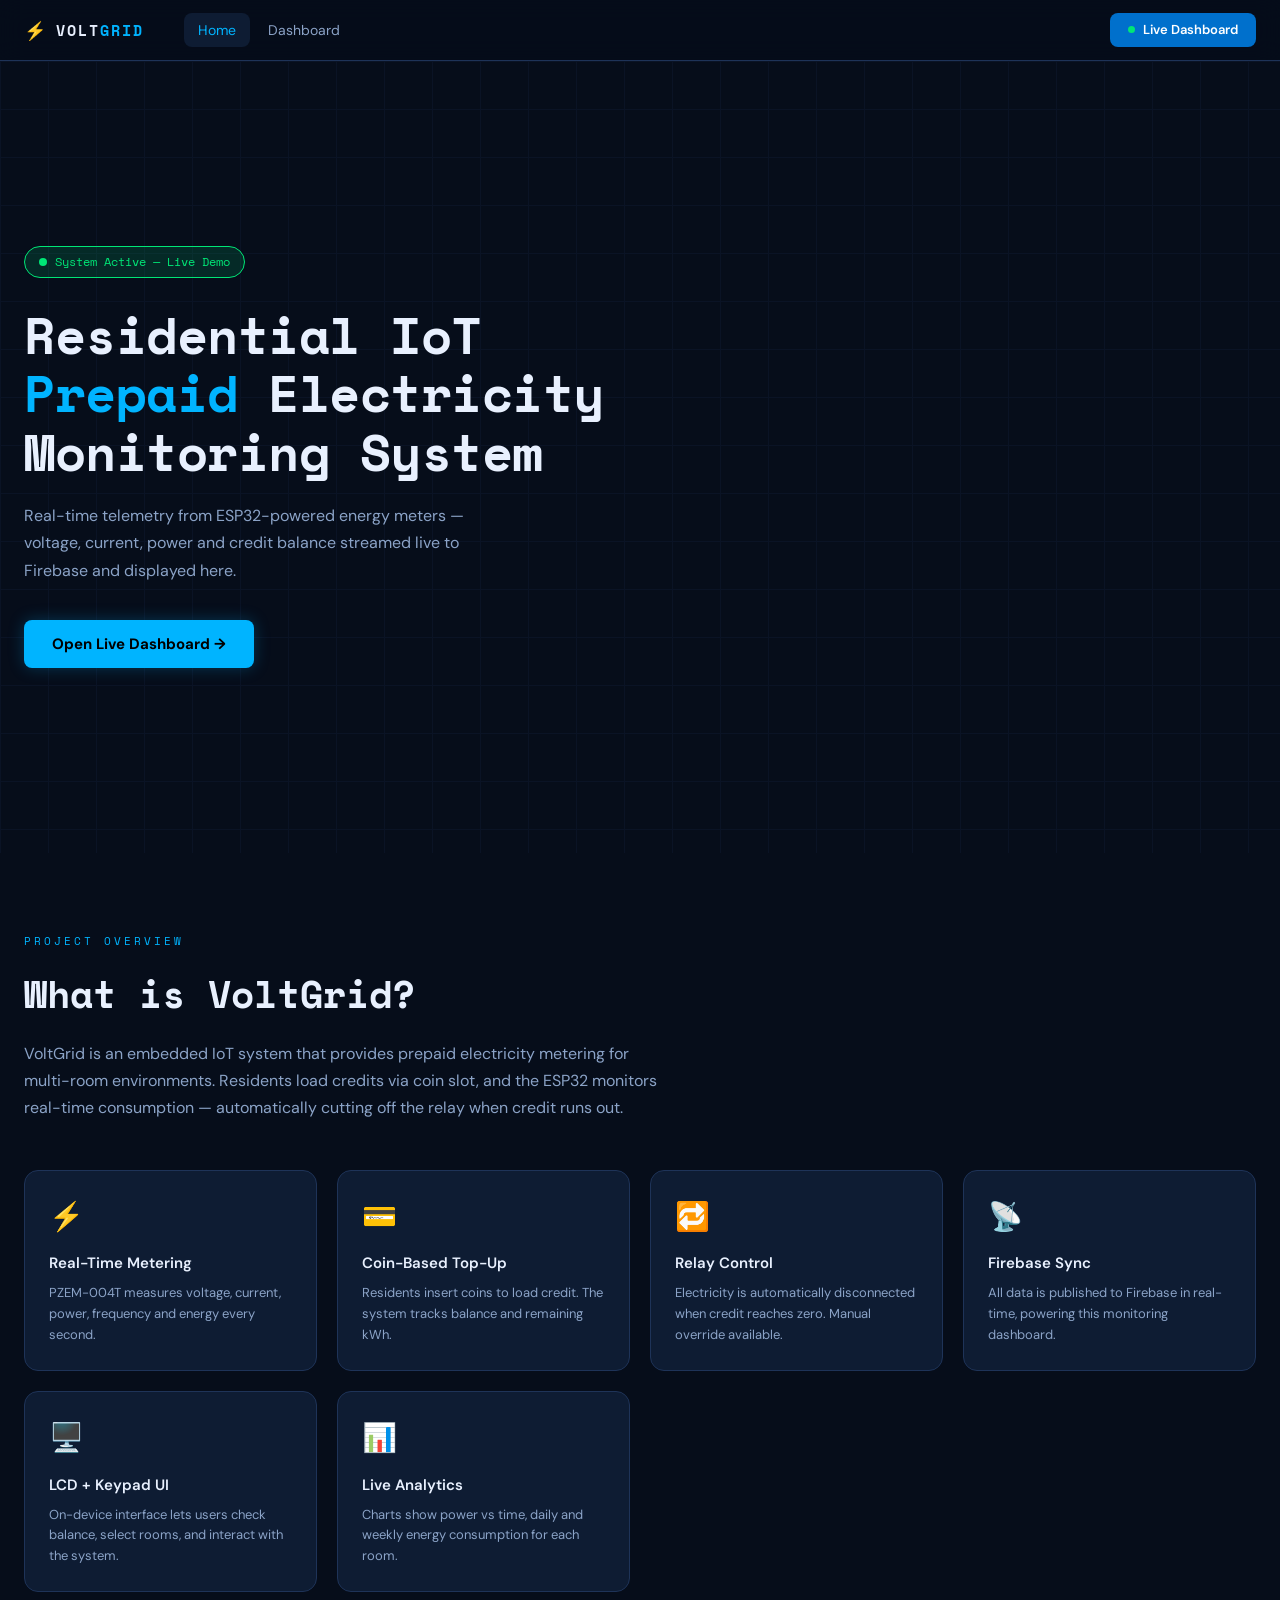
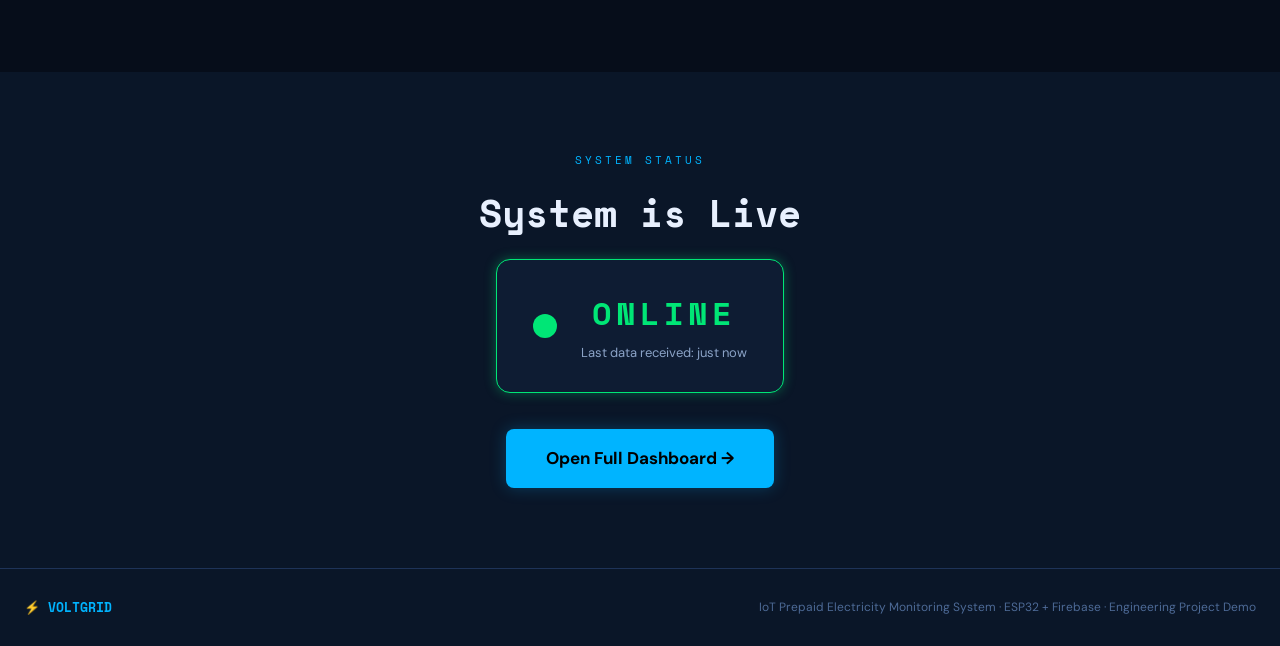
==== public/index.html @ d87ebb05 "Initial commit - VoltGrid system" ====
<!DOCTYPE html>
<html lang="en">

<head>
  <meta charset="UTF-8" />
  <meta name="viewport" content="width=device-width, initial-scale=1.0" />
  <title>VoltGrid — IoT Prepaid Electricity Monitor</title>
  <link rel="preconnect" href="https://fonts.googleapis.com">
  <link
    href="https://fonts.googleapis.com/css2?family=Space+Mono:wght@400;700&family=DM+Sans:wght@300;400;500;600&display=swap"
    rel="stylesheet">
  <link rel="stylesheet" href="css/styles.css" />
</head>

<body class="home-page">

  <!-- ── NAV ── -->
  <nav class="nav">
    <div class="nav-inner">
      <a href="index.html" class="nav-logo">
        <span class="logo-icon">⚡</span>
        <span class="logo-text">VOLT<span class="logo-accent">GRID</span></span>
      </a>
      <div class="nav-links">
        <a href="index.html" class="nav-link active">Home</a>
        <a href="dashboard.html" class="nav-link">Dashboard</a>
      </div>
      <a href="dashboard.html" class="btn-launch">
        <span class="btn-dot"></span> Live Dashboard
      </a>
    </div>
  </nav>

  <!-- ── HERO ── -->
  <section class="hero">
    <div class="hero-grid-bg"></div>
    <div class="hero-content">
      <div class="hero-badge">
        <span class="pulse-dot"></span> System Active — Live Demo
      </div>
      <h1 class="hero-title">
        Residential IoT <br>
        <span class="title-accent">Prepaid</span> Electricity <br>
        Monitoring System
      </h1>
      <p class="hero-desc">
        Real-time telemetry from ESP32-powered energy meters — voltage, current,
        power and credit balance streamed live to Firebase and displayed here.
      </p>
      <div class="hero-actions">
        <a href="dashboard.html" class="btn-primary">Open Live Dashboard →</a>
      </div>
    </div>

  </section>

  <!-- ── SYSTEM OVERVIEW ── -->
  <section class="section" id="overview">
    <div class="container">
      <div class="section-label">PROJECT OVERVIEW</div>
      <h2 class="section-title">What is VoltGrid?</h2>
      <p class="section-desc">
        VoltGrid is an embedded IoT system that provides prepaid electricity metering for multi-room environments.
        Residents load credits via coin slot, and the ESP32 monitors real-time consumption — automatically cutting
        off the relay when credit runs out.
      </p>
      <div class="features-grid">
        <div class="feature-card">
          <div class="feature-icon">⚡</div>
          <h3>Real-Time Metering</h3>
          <p>PZEM-004T measures voltage, current, power, frequency and energy every second.</p>
        </div>
        <div class="feature-card">
          <div class="feature-icon">💳</div>
          <h3>Coin-Based Top-Up</h3>
          <p>Residents insert coins to load credit. The system tracks balance and remaining kWh.</p>
        </div>
        <div class="feature-card">
          <div class="feature-icon">🔁</div>
          <h3>Relay Control</h3>
          <p>Electricity is automatically disconnected when credit reaches zero. Manual override available.</p>
        </div>
        <div class="feature-card">
          <div class="feature-icon">📡</div>
          <h3>Firebase Sync</h3>
          <p>All data is published to Firebase in real-time, powering this monitoring dashboard.</p>
        </div>
        <div class="feature-card">
          <div class="feature-icon">🖥️</div>
          <h3>LCD + Keypad UI</h3>
          <p>On-device interface lets users check balance, select rooms, and interact with the system.</p>
        </div>
        <div class="feature-card">
          <div class="feature-icon">📊</div>
          <h3>Live Analytics</h3>
          <p>Charts show power vs time, daily and weekly energy consumption for each room.</p>
        </div>
      </div>
    </div>
  </section>



  <!-- ── LIVE STATUS PREVIEW ── -->
  <section class="section dark-section">
    <div class="container center-content">
      <div class="section-label">SYSTEM STATUS</div>
      <h2 class="section-title">System is Live</h2>
      <div class="live-status-banner">
        <div class="live-dot-big"></div>
        <div class="live-status-text">
          <div class="live-big-text">ONLINE</div>
          <div id="last-seen-home" class="live-sub">Last data received: just now</div>
        </div>
      </div>
      <a href="dashboard.html" class="btn-primary large">Open Full Dashboard →</a>
    </div>
  </section>

  <!-- ── FOOTER ── -->
  <footer class="footer">
    <div class="footer-inner">
      <div class="footer-logo">⚡ VOLTGRID</div>
      <div class="footer-text">IoT Prepaid Electricity Monitoring System · ESP32 + Firebase · Engineering Project Demo
      </div>
    </div>
  </footer>

  <script src="js/firebase-config.js"></script>
  <script>
    // Update last seen
    function updateLastSeen() {
      document.getElementById('last-seen-home').textContent = 'Last data received: just now';
    }
    setInterval(updateLastSeen, 2000);
    updateLastSeen();
  </script>
</body>

</html>
---- public/css/styles.css ----
/* ============================================================
   VoltGrid — IoT Prepaid Electricity Monitor
   styles.css
   ============================================================ */

/* ── CSS Variables ── */
:root {
  --bg: #060d1a;
  --bg2: #0a1628;
  --bg3: #0f1f38;
  --surface: #0e1c33;
  --surface2: #152845;
  --border: #1e3358;
  --border2: #253e65;

  --text: #e8f0fe;
  --text2: #8ba3c7;
  --text3: #4d6a96;

  --green: #00e676;
  --green-dim: #00e67622;
  --red: #ff3d3d;
  --red-dim: #ff3d3d22;
  --yellow: #ffc107;
  --yellow-dim: #ffc10722;
  --blue: #4fc3f7;
  --blue-dim: #4fc3f722;
  --accent: #00b4ff;
  --accent2: #0070cc;

  --mono: 'Space Mono', monospace;
  --sans: 'DM Sans', sans-serif;

  --radius: 8px;
  --radius-lg: 14px;
  --shadow: 0 4px 24px rgba(0, 0, 0, 0.4);
  --glow-green: 0 0 12px rgba(0, 230, 118, 0.35);
  --glow-blue: 0 0 16px rgba(0, 180, 255, 0.25);
}

/* ── Reset ── */
*,
*::before,
*::after {
  box-sizing: border-box;
  margin: 0;
  padding: 0;
}

html {
  scroll-behavior: smooth;
}

body {
  background: var(--bg);
  color: var(--text);
  font-family: var(--sans);
  font-size: 15px;
  line-height: 1.6;
  min-height: 100vh;
}

a {
  text-decoration: none;
  color: inherit;
}

ul {
  list-style: none;
}

img {
  max-width: 100%;
}

/* ── NAV ── */
.nav {
  position: sticky;
  top: 0;
  z-index: 100;
  background: rgba(6, 13, 26, 0.92);
  backdrop-filter: blur(12px);
  border-bottom: 1px solid var(--border);
}

.nav-inner {
  max-width: 1280px;
  margin: 0 auto;
  padding: 0 24px;
  height: 60px;
  display: flex;
  align-items: center;
  gap: 32px;
}

.nav-logo {
  display: flex;
  align-items: center;
  gap: 8px;
  font-family: var(--mono);
  font-weight: 700;
  font-size: 15px;
  letter-spacing: 2px;
}

.logo-icon {
  font-size: 18px;
}

.logo-accent {
  color: var(--accent);
}

.nav-links {
  display: flex;
  gap: 4px;
  margin-left: 8px;
}

.nav-link {
  padding: 6px 14px;
  border-radius: var(--radius);
  font-size: 14px;
  color: var(--text2);
  transition: all 0.2s;
}

.nav-link:hover,
.nav-link.active {
  color: var(--text);
  background: var(--surface);
}

.nav-link.active {
  color: var(--accent);
}

.nav-status {
  margin-left: auto;
  display: flex;
  align-items: center;
  gap: 8px;
  font-family: var(--mono);
  font-size: 12px;
  color: var(--green);
  background: var(--green-dim);
  border: 1px solid var(--green);
  padding: 4px 12px;
  border-radius: 20px;
}

.btn-launch {
  margin-left: auto;
  display: flex;
  align-items: center;
  gap: 8px;
  background: var(--accent2);
  color: #fff;
  padding: 7px 18px;
  border-radius: var(--radius);
  font-size: 13px;
  font-weight: 600;
  transition: all 0.2s;
}

.btn-launch:hover {
  background: var(--accent);
}

.btn-dot {
  width: 7px;
  height: 7px;
  background: var(--green);
  border-radius: 50%;
  animation: blink 1.4s infinite;
}

/* ── STATUS DOTS ── */
.status-dot {
  display: inline-block;
  width: 8px;
  height: 8px;
  border-radius: 50%;
}

.status-dot.green {
  background: var(--green);
  box-shadow: var(--glow-green);
}

.status-dot.red {
  background: var(--red);
}

.status-dot.yellow {
  background: var(--yellow);
}

.pulse-dot {
  display: inline-block;
  width: 8px;
  height: 8px;
  background: var(--green);
  border-radius: 50%;
  animation: pulse 1.6s infinite;
}

@keyframes pulse {
  0% {
    box-shadow: 0 0 0 0 rgba(0, 230, 118, 0.7);
  }

  70% {
    box-shadow: 0 0 0 8px rgba(0, 230, 118, 0);
  }

  100% {
    box-shadow: 0 0 0 0 rgba(0, 230, 118, 0);
  }
}

@keyframes blink {

  0%,
  100% {
    opacity: 1;
  }

  50% {
    opacity: 0.3;
  }
}

/* ── BUTTONS ── */
.btn-primary {
  display: inline-flex;
  align-items: center;
  gap: 8px;
  background: var(--accent);
  color: #000;
  font-weight: 700;
  font-size: 15px;
  padding: 12px 28px;
  border-radius: var(--radius);
  transition: all 0.2s;
  box-shadow: var(--glow-blue);
}

.btn-primary:hover {
  background: #33c7ff;
  transform: translateY(-1px);
}

.btn-primary.large {
  padding: 16px 40px;
  font-size: 17px;
}

.btn-ghost {
  display: inline-flex;
  align-items: center;
  gap: 8px;
  border: 1px solid var(--border2);
  color: var(--text2);
  font-size: 15px;
  padding: 12px 28px;
  border-radius: var(--radius);
  transition: all 0.2s;
}

.btn-ghost:hover {
  border-color: var(--accent);
  color: var(--accent);
}

/* ── HERO ── */
.hero {
  position: relative;
  overflow: hidden;
  min-height: 88vh;
  display: flex;
  align-items: center;
  padding: 60px 24px;
  max-width: 1280px;
  margin: 0 auto;
  gap: 60px;
}

.hero-grid-bg {
  position: absolute;
  inset: 0;
  background-image:
    linear-gradient(var(--border) 1px, transparent 1px),
    linear-gradient(90deg, var(--border) 1px, transparent 1px);
  background-size: 48px 48px;
  opacity: 0.18;
  pointer-events: none;
}

.hero-content {
  flex: 1;
  min-width: 0;
  position: relative;
}

.hero-badge {
  display: inline-flex;
  align-items: center;
  gap: 8px;
  background: var(--green-dim);
  border: 1px solid var(--green);
  color: var(--green);
  font-size: 12px;
  font-family: var(--mono);
  padding: 5px 14px;
  border-radius: 20px;
  margin-bottom: 28px;
}

.hero-title {
  font-family: var(--mono);
  font-size: clamp(2rem, 4vw, 3.2rem);
  font-weight: 700;
  line-height: 1.15;
  letter-spacing: -0.5px;
  margin-bottom: 20px;
}

.title-accent {
  color: var(--accent);
}

.hero-desc {
  color: var(--text2);
  font-size: 16px;
  max-width: 480px;
  margin-bottom: 36px;
  line-height: 1.7;
}

.hero-actions {
  display: flex;
  gap: 16px;
  flex-wrap: wrap;
}

/* ── HERO VISUAL CARD ── */
.hero-visual {
  flex: 0 0 380px;
}

.hw-card {
  background: var(--surface);
  border: 1px solid var(--border2);
  border-radius: var(--radius-lg);
  padding: 28px;
  box-shadow: var(--shadow), var(--glow-blue);
  position: relative;
}

.hw-header {
  font-family: var(--mono);
  font-size: 11px;
  color: var(--accent);
  letter-spacing: 2px;
  margin-bottom: 20px;
  padding-bottom: 12px;
  border-bottom: 1px solid var(--border);
}

.hw-metrics {
  display: grid;
  grid-template-columns: 1fr 1fr;
  gap: 16px;
  margin-bottom: 20px;
}

.hw-metric {
  background: var(--bg3);
  border: 1px solid var(--border);
  border-radius: var(--radius);
  padding: 12px;
  text-align: center;
}

.hw-val {
  display: block;
  font-family: var(--mono);
  font-size: 22px;
  font-weight: 700;
  color: var(--text);
  transition: all 0.3s;
}

.hw-unit {
  font-size: 11px;
  color: var(--accent);
  font-family: var(--mono);
  margin-left: 2px;
}

.hw-label {
  display: block;
  font-size: 10px;
  color: var(--text3);
  font-family: var(--mono);
  margin-top: 2px;
  text-transform: uppercase;
  letter-spacing: 1px;
}

.hw-bar {
  margin-top: 4px;
}

.hw-bar-label {
  font-size: 11px;
  color: var(--text2);
  margin-bottom: 6px;
  font-family: var(--mono);
}

.hw-bar-track {
  height: 6px;
  background: var(--bg3);
  border-radius: 3px;
  overflow: hidden;
  margin-bottom: 6px;
}

.hw-bar-fill {
  height: 100%;
  background: linear-gradient(90deg, var(--accent2), var(--accent));
  border-radius: 3px;
  transition: width 0.6s ease;
}

.hw-bar-val {
  font-family: var(--mono);
  font-size: 13px;
  color: var(--green);
}

.hw-status {
  display: flex;
  align-items: center;
  gap: 8px;
  margin-top: 16px;
  padding-top: 16px;
  border-top: 1px solid var(--border);
  font-family: var(--mono);
  font-size: 11px;
  color: var(--green);
  letter-spacing: 1px;
}

/* ── SECTIONS ── */
.section {
  padding: 80px 24px;
}

.dark-section {
  background: var(--bg2);
}

.container {
  max-width: 1280px;
  margin: 0 auto;
}

.center-content {
  text-align: center;
  display: flex;
  flex-direction: column;
  align-items: center;
}

.section-label {
  font-family: var(--mono);
  font-size: 11px;
  letter-spacing: 3px;
  color: var(--accent);
  text-transform: uppercase;
  margin-bottom: 12px;
}

.section-title {
  font-family: var(--mono);
  font-size: clamp(1.5rem, 3vw, 2.4rem);
  font-weight: 700;
  margin-bottom: 16px;
}

.section-desc {
  color: var(--text2);
  font-size: 16px;
  max-width: 640px;
  margin-bottom: 48px;
  line-height: 1.7;
}

/* ── FEATURES GRID ── */
.features-grid {
  display: grid;
  grid-template-columns: repeat(auto-fill, minmax(240px, 1fr));
  gap: 20px;
}

.feature-card {
  background: var(--surface);
  border: 1px solid var(--border);
  border-radius: var(--radius-lg);
  padding: 24px;
  transition: border-color 0.2s, transform 0.2s;
}

.feature-card:hover {
  border-color: var(--accent);
  transform: translateY(-2px);
}

.feature-icon {
  font-size: 28px;
  margin-bottom: 12px;
}

.feature-card h3 {
  font-size: 15px;
  font-weight: 600;
  margin-bottom: 8px;
}

.feature-card p {
  color: var(--text2);
  font-size: 13px;
  line-height: 1.6;
}

/* ── ARCHITECTURE DIAGRAM ── */
.arch-diagram {
  display: flex;
  align-items: center;
  gap: 0;
  flex-wrap: wrap;
  justify-content: center;
}

.arch-node {
  background: var(--surface);
  border: 1px solid var(--border2);
  border-radius: var(--radius-lg);
  padding: 28px 24px;
  min-width: 220px;
  max-width: 260px;
  flex: 1;
}

.hw-node {
  border-color: var(--accent2);
}

.cloud-node {
  border-color: var(--yellow);
}

.web-node {
  border-color: var(--green);
}

.arch-icon {
  font-size: 32px;
  margin-bottom: 8px;
}

.arch-node-title {
  font-family: var(--mono);
  font-size: 13px;
  font-weight: 700;
  margin-bottom: 12px;
  color: var(--text);
  letter-spacing: 1px;
}

.arch-list li {
  font-size: 12px;
  color: var(--text2);
  padding: 3px 0;
  border-bottom: 1px solid var(--border);
}

.arch-list li:last-child {
  border: none;
}

.arch-arrow {
  display: flex;
  flex-direction: column;
  align-items: center;
  gap: 4px;
  padding: 0 12px;
  flex: 0 0 auto;
  font-family: var(--mono);
  font-size: 10px;
  color: var(--text3);
}

.arrow-line {
  width: 60px;
  height: 2px;
  background: linear-gradient(90deg, var(--border2), var(--accent), var(--border2));
  position: relative;
}

.arrow-line::after {
  content: '';
  position: absolute;
  right: -5px;
  top: -4px;
  border: 5px solid transparent;
  border-left-color: var(--accent);
}

/* ── HW TABLE ── */
.hw-table-wrap {
  overflow-x: auto;
}

.hw-table {
  width: 100%;
  border-collapse: collapse;
  font-size: 13px;
}

.hw-table th {
  background: var(--surface2);
  color: var(--text2);
  font-family: var(--mono);
  font-size: 11px;
  letter-spacing: 1px;
  text-transform: uppercase;
  padding: 12px 16px;
  text-align: left;
  border-bottom: 2px solid var(--border2);
}

.hw-table td {
  padding: 12px 16px;
  border-bottom: 1px solid var(--border);
  color: var(--text);
}

.hw-table tr:hover td {
  background: var(--surface);
}

.hw-table td:first-child {
  font-family: var(--mono);
  font-size: 11px;
  color: var(--text3);
}

.badge {
  display: inline-block;
  padding: 3px 10px;
  border-radius: 20px;
  font-size: 11px;
  font-family: var(--mono);
  font-weight: 700;
}

.badge.green {
  background: var(--green-dim);
  color: var(--green);
  border: 1px solid var(--green);
}

.badge.red {
  background: var(--red-dim);
  color: var(--red);
}

.badge.yellow {
  background: var(--yellow-dim);
  color: var(--yellow);
}

/* ── LIVE STATUS BANNER (HOME) ── */
.live-status-banner {
  display: flex;
  align-items: center;
  gap: 24px;
  background: var(--surface);
  border: 1px solid var(--green);
  border-radius: var(--radius-lg);
  padding: 28px 36px;
  margin-bottom: 36px;
  box-shadow: var(--glow-green);
}

.live-dot-big {
  width: 24px;
  height: 24px;
  background: var(--green);
  border-radius: 50%;
  animation: pulse 1.6s infinite;
  flex-shrink: 0;
}

.live-big-text {
  font-family: var(--mono);
  font-size: 2rem;
  font-weight: 700;
  color: var(--green);
  letter-spacing: 4px;
}

.live-sub {
  font-size: 13px;
  color: var(--text2);
  margin-top: 4px;
}

/* ── FOOTER ── */
.footer {
  background: var(--bg2);
  border-top: 1px solid var(--border);
  padding: 28px 24px;
}

.footer-inner {
  max-width: 1280px;
  margin: 0 auto;
  display: flex;
  align-items: center;
  justify-content: space-between;
  gap: 16px;
  flex-wrap: wrap;
}

.footer-logo {
  font-family: var(--mono);
  font-size: 13px;
  font-weight: 700;
  color: var(--accent);
}

.footer-text {
  font-size: 12px;
  color: var(--text3);
}

/* ═══════════════════════════════════════════════════
   DASHBOARD PAGE
═══════════════════════════════════════════════════ */

.dash-main {
  max-width: 1440px;
  margin: 0 auto;
  padding: 24px 24px 60px;
}

.dash-section-label {
  font-family: var(--mono);
  font-size: 11px;
  letter-spacing: 2px;
  color: var(--accent);
  text-transform: uppercase;
  margin: 32px 0 12px;
}

/* ── STATUS BANNER ── */
.status-banner {
  display: flex;
  align-items: center;
  justify-content: space-between;
  background: var(--surface);
  border: 1px solid var(--border2);
  border-radius: var(--radius-lg);
  padding: 20px 28px;
  margin-bottom: 8px;
  gap: 24px;
  flex-wrap: wrap;
}

.status-banner.offline {
  border-color: var(--red);
  background: var(--red-dim);
}

.sb-left {
  display: flex;
  align-items: center;
  gap: 16px;
}

.sb-dot-wrap {
  width: 44px;
  height: 44px;
  background: var(--bg3);
  border-radius: 50%;
  display: flex;
  align-items: center;
  justify-content: center;
  flex-shrink: 0;
}

.live-indicator {
  width: 18px;
  height: 18px;
  background: var(--green);
  border-radius: 50%;
  animation: pulse 1.6s infinite;
}

.live-indicator.offline {
  background: var(--red);
  animation: none;
}

.sb-title {
  font-family: var(--mono);
  font-size: 16px;
  font-weight: 700;
  color: var(--green);
  letter-spacing: 2px;
}

.sb-title.offline {
  color: var(--red);
}

.sb-sub {
  font-size: 12px;
  color: var(--text2);
  margin-top: 2px;
}

.sb-right {
  display: flex;
  gap: 32px;
}

.sb-stat {
  text-align: center;
}

.sb-stat-val {
  display: block;
  font-family: var(--mono);
  font-size: 20px;
  font-weight: 700;
  color: var(--text);
}

.sb-stat-label {
  font-size: 10px;
  color: var(--text3);
  font-family: var(--mono);
  letter-spacing: 1px;
}

/* ── TELEMETRY GRID ── */
.telemetry-grid {
  display: grid;
  grid-template-columns: repeat(6, 1fr);
  gap: 14px;
}

.t-card {
  background: var(--surface);
  border: 1px solid var(--border);
  border-radius: var(--radius-lg);
  padding: 18px 16px;
  transition: border-color 0.2s;
  position: relative;
  overflow: hidden;
}

.t-card::before {
  content: '';
  position: absolute;
  top: 0;
  left: 0;
  right: 0;
  height: 2px;
  background: var(--accent);
  opacity: 0.5;
}

.t-card.updated {
  border-color: var(--accent);
  box-shadow: 0 0 12px rgba(0, 180, 255, 0.15);
}

.t-label {
  font-family: var(--mono);
  font-size: 9px;
  color: var(--text3);
  letter-spacing: 2px;
  text-transform: uppercase;
  margin-bottom: 8px;
}

.t-value {
  display: flex;
  align-items: baseline;
  gap: 4px;
  margin-bottom: 10px;
}

.t-value span:first-child {
  font-family: var(--mono);
  font-size: 26px;
  font-weight: 700;
  color: var(--text);
  transition: color 0.2s;
}

.t-unit {
  font-size: 12px;
  color: var(--accent);
  font-family: var(--mono);
}

.t-bar-wrap {
  height: 3px;
  background: var(--bg3);
  border-radius: 2px;
  overflow: hidden;
  margin-bottom: 6px;
}

.t-bar {
  height: 100%;
  background: linear-gradient(90deg, var(--accent2), var(--accent));
  border-radius: 2px;
  transition: width 0.4s ease;
}

.t-sub {
  font-size: 10px;
  color: var(--text3);
  font-family: var(--mono);
}

/* ── MID GRID ── */
.mid-grid {
  display: grid;
  grid-template-columns: 1fr 380px;
  gap: 24px;
  margin-top: 4px;
}

/* ── ROOM GRID ── */
.room-grid {
  display: grid;
  grid-template-columns: repeat(auto-fill, minmax(280px, 1fr));
  gap: 16px;
}

.room-card {
  background: var(--surface);
  border: 1px solid var(--border);
  border-radius: var(--radius-lg);
  padding: 22px;
  transition: border-color 0.2s;
}

.room-card.relay-on {
  border-color: var(--green);
}

.room-card.relay-off {
  border-color: var(--border);
  opacity: 0.75;
}

.room-card.low-credit {
  border-color: var(--yellow);
}

.room-header {
  display: flex;
  justify-content: space-between;
  align-items: center;
  margin-bottom: 18px;
}

.room-name {
  font-family: var(--mono);
  font-size: 14px;
  font-weight: 700;
}

.room-relay-badge {
  display: inline-flex;
  align-items: center;
  gap: 5px;
  padding: 3px 10px;
  border-radius: 20px;
  font-family: var(--mono);
  font-size: 10px;
  font-weight: 700;
  letter-spacing: 1px;
}

.relay-on-badge {
  background: var(--green-dim);
  color: var(--green);
  border: 1px solid var(--green);
}

.relay-off-badge {
  background: var(--red-dim);
  color: var(--red);
  border: 1px solid var(--red);
}

.room-stats {
  display: flex;
  flex-direction: column;
  gap: 10px;
}

.room-stat-row {
  display: flex;
  justify-content: space-between;
  align-items: center;
  font-size: 13px;
}

.rsr-label {
  color: var(--text2);
}

.rsr-val {
  font-family: var(--mono);
  font-size: 13px;
  color: var(--text);
  font-weight: 600;
}

.rsr-val.credit {
  color: var(--green);
  font-size: 15px;
}

.rsr-val.warn {
  color: var(--yellow);
}

.credit-bar-wrap {
  height: 4px;
  background: var(--bg3);
  border-radius: 2px;
  overflow: hidden;
  margin-top: 4px;
}

.credit-bar {
  height: 100%;
  border-radius: 2px;
  transition: width 0.5s ease, background 0.3s;
}

.credit-bar.high {
  background: var(--green);
}

.credit-bar.mid {
  background: var(--yellow);
}

.credit-bar.low {
  background: var(--red);
}

/* ── EVENT LOG ── */
.event-log-wrap {
  background: var(--bg3);
  border: 1px solid var(--border);
  border-radius: var(--radius-lg);
  height: 360px;
  overflow: hidden;
  display: flex;
  flex-direction: column;
}

.event-log {
  flex: 1;
  overflow-y: auto;
  padding: 12px;
  display: flex;
  flex-direction: column;
  gap: 6px;
}

.event-log::-webkit-scrollbar {
  width: 4px;
}

.event-log::-webkit-scrollbar-thumb {
  background: var(--border2);
  border-radius: 2px;
}

.event-item {
  display: flex;
  align-items: flex-start;
  gap: 10px;
  padding: 8px 10px;
  border-radius: 6px;
  background: var(--surface);
  border-left: 3px solid var(--border2);
  font-size: 12px;
  animation: slideIn 0.3s ease;
}

@keyframes slideIn {
  from {
    opacity: 0;
    transform: translateX(-8px);
  }

  to {
    opacity: 1;
    transform: none;
  }
}

.event-item.ev-relay-on {
  border-color: var(--green);
}

.event-item.ev-relay-off {
  border-color: var(--red);
}

.event-item.ev-credit {
  border-color: var(--accent);
}

.event-item.ev-warn {
  border-color: var(--yellow);
}

.event-item.ev-login {
  border-color: var(--text3);
}

.event-icon {
  font-size: 14px;
  flex-shrink: 0;
  margin-top: 1px;
}

.event-body {
  flex: 1;
}

.event-msg {
  color: var(--text);
  line-height: 1.4;
}

.event-time {
  font-family: var(--mono);
  font-size: 10px;
  color: var(--text3);
  margin-top: 2px;
}

/* ── CHARTS GRID ── */
.charts-grid {
  display: grid;
  grid-template-columns: 1fr 1fr;
  gap: 16px;
}

.chart-card {
  background: var(--surface);
  border: 1px solid var(--border);
  border-radius: var(--radius-lg);
  padding: 22px;
}

.chart-card.wide {
  grid-column: 1 / -1;
}

.chart-card-header {
  display: flex;
  align-items: center;
  justify-content: space-between;
  gap: 12px;
  flex-wrap: wrap;
  margin-bottom: 16px;
}

.chart-title {
  font-family: var(--mono);
  font-size: 11px;
  color: var(--text2);
  letter-spacing: 1px;
  text-transform: uppercase;
  margin-bottom: 0;
}

/* ── CHART PERIOD TABS ── */
.chart-tabs {
  display: flex;
  gap: 4px;
  background: var(--bg3);
  border: 1px solid var(--border);
  border-radius: 8px;
  padding: 3px;
}

.chart-tab {
  font-family: var(--mono);
  font-size: 10px;
  letter-spacing: 1px;
  text-transform: uppercase;
  color: var(--text3);
  background: transparent;
  border: none;
  cursor: pointer;
  padding: 5px 12px;
  border-radius: 5px;
  transition: background 0.18s, color 0.18s;
}

.chart-tab:hover {
  color: var(--text);
  background: var(--surface);
}

.chart-tab.active {
  background: var(--accent2);
  color: #fff;
  box-shadow: 0 0 8px rgba(0, 100, 255, 0.3);
}



/* ── RESPONSIVE ── */
@media (max-width: 1100px) {
  .telemetry-grid {
    grid-template-columns: repeat(3, 1fr);
  }

  .mid-grid {
    grid-template-columns: 1fr;
  }

  .event-log-wrap {
    height: 280px;
  }
}

@media (max-width: 820px) {
  .hero {
    flex-direction: column;
    min-height: auto;
  }

  .hero-visual {
    flex: none;
    width: 100%;
    max-width: 420px;
  }

  .telemetry-grid {
    grid-template-columns: repeat(2, 1fr);
  }

  .charts-grid {
    grid-template-columns: 1fr;
  }

  .chart-card.wide {
    grid-column: auto;
  }

  .arch-diagram {
    flex-direction: column;
    align-items: stretch;
  }

  .arch-arrow {
    flex-direction: row;
    padding: 8px 0;
  }

  .arrow-line {
    width: 40px;
  }

  .sb-right {
    display: none;
  }
}

@media (max-width: 540px) {
  .telemetry-grid {
    grid-template-columns: repeat(2, 1fr);
  }

  .nav-links {
    display: none;
  }

  .btn-launch {
    margin-left: auto;
  }

  .hero-title {
    font-size: 1.7rem;
  }

  .room-grid {
    grid-template-columns: 1fr;
  }
}
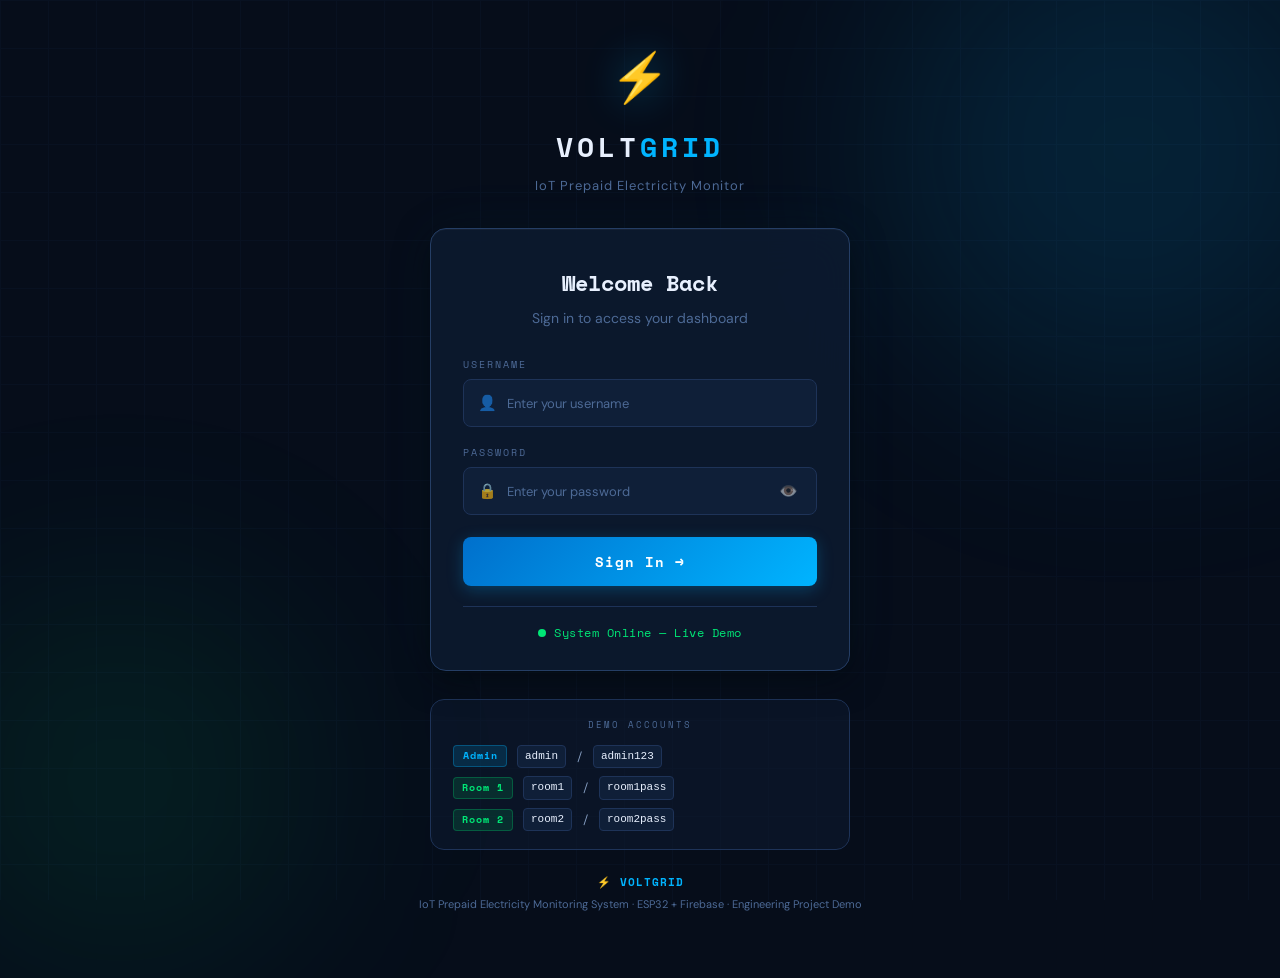
==== commit 04d77bef: "Go" ====
--- a/public/index.html
+++ b/public/index.html
@@ -4,7 +4,8 @@
 <head>
   <meta charset="UTF-8" />
   <meta name="viewport" content="width=device-width, initial-scale=1.0" />
-  <title>VoltGrid — IoT Prepaid Electricity Monitor</title>
+  <title>VoltGrid — Sign In</title>
+  <meta name="description" content="Sign in to VoltGrid IoT Prepaid Electricity Monitoring System dashboard." />
   <link rel="preconnect" href="https://fonts.googleapis.com">
   <link
     href="https://fonts.googleapis.com/css2?family=Space+Mono:wght@400;700&family=DM+Sans:wght@300;400;500;600&display=swap"
@@ -12,128 +13,172 @@
   <link rel="stylesheet" href="css/styles.css" />
 </head>
 
-<body class="home-page">
+<body class="login-page">
 
-  <!-- ── NAV ── -->
-  <nav class="nav">
-    <div class="nav-inner">
-      <a href="index.html" class="nav-logo">
-        <span class="logo-icon">⚡</span>
-        <span class="logo-text">VOLT<span class="logo-accent">GRID</span></span>
-      </a>
-      <div class="nav-links">
-        <a href="index.html" class="nav-link active">Home</a>
-        <a href="dashboard.html" class="nav-link">Dashboard</a>
+  <!-- ── ANIMATED GRID BACKGROUND ── -->
+  <div class="login-grid-bg"></div>
+  <div class="login-glow login-glow-1"></div>
+  <div class="login-glow login-glow-2"></div>
+
+  <!-- ── LOGIN CONTAINER ── -->
+  <main class="login-container">
+
+    <!-- ── BRAND ── -->
+    <div class="login-brand">
+      <div class="login-logo-icon">⚡</div>
+      <div class="login-logo-text">VOLT<span class="logo-accent">GRID</span></div>
+      <div class="login-tagline">IoT Prepaid Electricity Monitor</div>
+    </div>
+
+    <!-- ── LOGIN CARD ── -->
+    <div class="login-card">
+      <div class="login-card-header">
+        <h1 class="login-title">Welcome Back</h1>
+        <p class="login-subtitle">Sign in to access your dashboard</p>
       </div>
-      <a href="dashboard.html" class="btn-launch">
-        <span class="btn-dot"></span> Live Dashboard
-      </a>
-    </div>
-  </nav>
 
-  <!-- ── HERO ── -->
-  <section class="hero">
-    <div class="hero-grid-bg"></div>
-    <div class="hero-content">
-      <div class="hero-badge">
-        <span class="pulse-dot"></span> System Active — Live Demo
-      </div>
-      <h1 class="hero-title">
-        Residential IoT <br>
-        <span class="title-accent">Prepaid</span> Electricity <br>
-        Monitoring System
-      </h1>
-      <p class="hero-desc">
-        Real-time telemetry from ESP32-powered energy meters — voltage, current,
-        power and credit balance streamed live to Firebase and displayed here.
-      </p>
-      <div class="hero-actions">
-        <a href="dashboard.html" class="btn-primary">Open Live Dashboard →</a>
+      <form class="login-form" id="login-form" autocomplete="off">
+        <!-- Error message -->
+        <div class="login-error" id="login-error" role="alert" aria-live="polite"></div>
+
+        <div class="form-group">
+          <label for="login-username" class="form-label">USERNAME</label>
+          <div class="form-input-wrap">
+            <span class="form-input-icon">👤</span>
+            <input
+              type="text"
+              id="login-username"
+              class="form-input"
+              placeholder="Enter your username"
+              autocomplete="username"
+              required
+            />
+          </div>
+        </div>
+
+        <div class="form-group">
+          <label for="login-password" class="form-label">PASSWORD</label>
+          <div class="form-input-wrap">
+            <span class="form-input-icon">🔒</span>
+            <input
+              type="password"
+              id="login-password"
+              class="form-input"
+              placeholder="Enter your password"
+              autocomplete="current-password"
+              required
+            />
+            <button type="button" class="password-toggle" id="password-toggle" aria-label="Toggle password visibility">
+              <span id="eye-icon">👁️</span>
+            </button>
+          </div>
+        </div>
+
+        <button type="submit" class="login-btn" id="login-btn">
+          <span class="login-btn-text">Sign In</span>
+          <span class="login-btn-arrow">→</span>
+        </button>
+      </form>
+
+      <div class="login-card-footer">
+        <div class="login-status">
+          <span class="pulse-dot"></span>
+          <span>System Online — Live Demo</span>
+        </div>
       </div>
     </div>
 
-  </section>
-
-  <!-- ── SYSTEM OVERVIEW ── -->
-  <section class="section" id="overview">
-    <div class="container">
-      <div class="section-label">PROJECT OVERVIEW</div>
-      <h2 class="section-title">What is VoltGrid?</h2>
-      <p class="section-desc">
-        VoltGrid is an embedded IoT system that provides prepaid electricity metering for multi-room environments.
-        Residents load credits via coin slot, and the ESP32 monitors real-time consumption — automatically cutting
-        off the relay when credit runs out.
-      </p>
-      <div class="features-grid">
-        <div class="feature-card">
-          <div class="feature-icon">⚡</div>
-          <h3>Real-Time Metering</h3>
-          <p>PZEM-004T measures voltage, current, power, frequency and energy every second.</p>
+    <!-- ── DEMO HINT ── -->
+    <div class="login-hint">
+      <div class="hint-label">DEMO ACCOUNTS</div>
+      <div class="hint-accounts">
+        <div class="hint-account">
+          <span class="hint-role admin-role">Admin</span>
+          <code>admin</code> / <code>admin123</code>
         </div>
-        <div class="feature-card">
-          <div class="feature-icon">💳</div>
-          <h3>Coin-Based Top-Up</h3>
-          <p>Residents insert coins to load credit. The system tracks balance and remaining kWh.</p>
+        <div class="hint-account">
+          <span class="hint-role user-role">Room 1</span>
+          <code>room1</code> / <code>room1pass</code>
         </div>
-        <div class="feature-card">
-          <div class="feature-icon">🔁</div>
-          <h3>Relay Control</h3>
-          <p>Electricity is automatically disconnected when credit reaches zero. Manual override available.</p>
-        </div>
-        <div class="feature-card">
-          <div class="feature-icon">📡</div>
-          <h3>Firebase Sync</h3>
-          <p>All data is published to Firebase in real-time, powering this monitoring dashboard.</p>
-        </div>
-        <div class="feature-card">
-          <div class="feature-icon">🖥️</div>
-          <h3>LCD + Keypad UI</h3>
-          <p>On-device interface lets users check balance, select rooms, and interact with the system.</p>
-        </div>
-        <div class="feature-card">
-          <div class="feature-icon">📊</div>
-          <h3>Live Analytics</h3>
-          <p>Charts show power vs time, daily and weekly energy consumption for each room.</p>
+        <div class="hint-account">
+          <span class="hint-role user-role">Room 2</span>
+          <code>room2</code> / <code>room2pass</code>
         </div>
       </div>
     </div>
-  </section>
 
-
-
-  <!-- ── LIVE STATUS PREVIEW ── -->
-  <section class="section dark-section">
-    <div class="container center-content">
-      <div class="section-label">SYSTEM STATUS</div>
-      <h2 class="section-title">System is Live</h2>
-      <div class="live-status-banner">
-        <div class="live-dot-big"></div>
-        <div class="live-status-text">
-          <div class="live-big-text">ONLINE</div>
-          <div id="last-seen-home" class="live-sub">Last data received: just now</div>
-        </div>
-      </div>
-      <a href="dashboard.html" class="btn-primary large">Open Full Dashboard →</a>
-    </div>
-  </section>
+  </main>
 
   <!-- ── FOOTER ── -->
-  <footer class="footer">
-    <div class="footer-inner">
-      <div class="footer-logo">⚡ VOLTGRID</div>
-      <div class="footer-text">IoT Prepaid Electricity Monitoring System · ESP32 + Firebase · Engineering Project Demo
-      </div>
-    </div>
+  <footer class="login-footer">
+    <div class="footer-logo">⚡ VOLTGRID</div>
+    <div class="footer-text">IoT Prepaid Electricity Monitoring System · ESP32 + Firebase · Engineering Project Demo</div>
   </footer>
 
-  <script src="js/firebase-config.js"></script>
+  <script src="js/auth.js"></script>
   <script>
-    // Update last seen
-    function updateLastSeen() {
-      document.getElementById('last-seen-home').textContent = 'Last data received: just now';
-    }
-    setInterval(updateLastSeen, 2000);
-    updateLastSeen();
+    // If already logged in, redirect to appropriate dashboard
+    VoltAuth.redirectIfLoggedIn();
+
+    // ── Login Form Handler ──
+    const form = document.getElementById('login-form');
+    const errorEl = document.getElementById('login-error');
+    const btn = document.getElementById('login-btn');
+    const passwordInput = document.getElementById('login-password');
+    const passwordToggle = document.getElementById('password-toggle');
+    const eyeIcon = document.getElementById('eye-icon');
+
+    // Toggle password visibility
+    passwordToggle.addEventListener('click', () => {
+      const isPassword = passwordInput.type === 'password';
+      passwordInput.type = isPassword ? 'text' : 'password';
+      eyeIcon.textContent = isPassword ? '🙈' : '👁️';
+    });
+
+    form.addEventListener('submit', (e) => {
+      e.preventDefault();
+      errorEl.textContent = '';
+      errorEl.classList.remove('visible');
+
+      const username = document.getElementById('login-username').value;
+      const password = document.getElementById('login-password').value;
+
+      // Button loading state
+      btn.classList.add('loading');
+      btn.disabled = true;
+
+      // Simulate slight delay for UX
+      setTimeout(() => {
+        const result = VoltAuth.login(username, password);
+
+        if (result.success) {
+          btn.classList.remove('loading');
+          btn.classList.add('success');
+          document.querySelector('.login-btn-text').textContent = 'Success!';
+          document.querySelector('.login-btn-arrow').textContent = '✓';
+
+          // Redirect after brief success animation
+          setTimeout(() => {
+            if (result.user.role === 'admin') {
+              window.location.href = 'admin.html';
+            } else {
+              window.location.href = 'user.html';
+            }
+          }, 600);
+        } else {
+          btn.classList.remove('loading');
+          btn.disabled = false;
+          errorEl.textContent = result.error;
+          errorEl.classList.add('visible');
+
+          // Shake the card
+          document.querySelector('.login-card').classList.add('shake');
+          setTimeout(() => {
+            document.querySelector('.login-card').classList.remove('shake');
+          }, 500);
+        }
+      }, 800);
+    });
   </script>
 </body>
 
--- a/public/css/styles.css
+++ b/public/css/styles.css
@@ -1321,4 +1321,561 @@
   .room-grid {
     grid-template-columns: 1fr;
   }
+}
+
+/* ═══════════════════════════════════════════════════
+   LOGIN PAGE
+═══════════════════════════════════════════════════ */
+
+.login-page {
+  min-height: 100vh;
+  display: flex;
+  flex-direction: column;
+  align-items: center;
+  justify-content: center;
+  position: relative;
+  overflow: hidden;
+  padding: 40px 20px;
+}
+
+/* ── Animated Background ── */
+.login-grid-bg {
+  position: fixed;
+  inset: 0;
+  background-image:
+    linear-gradient(var(--border) 1px, transparent 1px),
+    linear-gradient(90deg, var(--border) 1px, transparent 1px);
+  background-size: 48px 48px;
+  opacity: 0.12;
+  pointer-events: none;
+  z-index: 0;
+}
+
+.login-glow {
+  position: fixed;
+  border-radius: 50%;
+  filter: blur(100px);
+  pointer-events: none;
+  z-index: 0;
+}
+
+.login-glow-1 {
+  width: 500px;
+  height: 500px;
+  background: rgba(0, 180, 255, 0.12);
+  top: -100px;
+  right: -100px;
+  animation: floatGlow1 8s ease-in-out infinite;
+}
+
+.login-glow-2 {
+  width: 400px;
+  height: 400px;
+  background: rgba(0, 230, 118, 0.08);
+  bottom: -80px;
+  left: -80px;
+  animation: floatGlow2 10s ease-in-out infinite;
+}
+
+@keyframes floatGlow1 {
+  0%, 100% { transform: translate(0, 0); }
+  50% { transform: translate(-40px, 40px); }
+}
+
+@keyframes floatGlow2 {
+  0%, 100% { transform: translate(0, 0); }
+  50% { transform: translate(30px, -30px); }
+}
+
+/* ── Login Container ── */
+.login-container {
+  position: relative;
+  z-index: 1;
+  display: flex;
+  flex-direction: column;
+  align-items: center;
+  gap: 28px;
+  width: 100%;
+  max-width: 420px;
+  flex: 1;
+  justify-content: center;
+}
+
+/* ── Brand ── */
+.login-brand {
+  text-align: center;
+  margin-bottom: 4px;
+}
+
+.login-logo-icon {
+  font-size: 48px;
+  margin-bottom: 8px;
+  filter: drop-shadow(0 0 20px rgba(0, 180, 255, 0.4));
+}
+
+.login-logo-text {
+  font-family: var(--mono);
+  font-size: 28px;
+  font-weight: 700;
+  letter-spacing: 4px;
+  color: var(--text);
+}
+
+.login-tagline {
+  font-size: 13px;
+  color: var(--text3);
+  margin-top: 6px;
+  letter-spacing: 1px;
+}
+
+/* ── Login Card (Glassmorphism) ── */
+.login-card {
+  width: 100%;
+  background: rgba(14, 28, 51, 0.75);
+  backdrop-filter: blur(24px);
+  -webkit-backdrop-filter: blur(24px);
+  border: 1px solid var(--border2);
+  border-radius: 16px;
+  padding: 36px 32px 28px;
+  box-shadow:
+    0 8px 32px rgba(0, 0, 0, 0.5),
+    0 0 60px rgba(0, 180, 255, 0.06),
+    inset 0 1px 0 rgba(255, 255, 255, 0.04);
+  transition: transform 0.3s, box-shadow 0.3s;
+}
+
+.login-card:hover {
+  box-shadow:
+    0 12px 40px rgba(0, 0, 0, 0.6),
+    0 0 80px rgba(0, 180, 255, 0.1),
+    inset 0 1px 0 rgba(255, 255, 255, 0.06);
+}
+
+.login-card.shake {
+  animation: shakeCard 0.5s ease;
+}
+
+@keyframes shakeCard {
+  0%, 100% { transform: translateX(0); }
+  20% { transform: translateX(-10px); }
+  40% { transform: translateX(10px); }
+  60% { transform: translateX(-6px); }
+  80% { transform: translateX(6px); }
+}
+
+/* ── Card Header ── */
+.login-card-header {
+  text-align: center;
+  margin-bottom: 28px;
+}
+
+.login-title {
+  font-family: var(--mono);
+  font-size: 22px;
+  font-weight: 700;
+  color: var(--text);
+  margin-bottom: 6px;
+}
+
+.login-subtitle {
+  font-size: 14px;
+  color: var(--text3);
+}
+
+/* ── Error Message ── */
+.login-error {
+  font-size: 13px;
+  color: var(--red);
+  background: var(--red-dim);
+  border: 1px solid var(--red);
+  border-radius: var(--radius);
+  padding: 10px 14px;
+  margin-bottom: 16px;
+  display: none;
+  text-align: center;
+  font-family: var(--sans);
+}
+
+.login-error.visible {
+  display: block;
+  animation: slideIn 0.3s ease;
+}
+
+/* ── Form ── */
+.login-form {
+  display: flex;
+  flex-direction: column;
+  gap: 18px;
+}
+
+.form-group {
+  display: flex;
+  flex-direction: column;
+  gap: 6px;
+}
+
+.form-label {
+  font-family: var(--mono);
+  font-size: 10px;
+  letter-spacing: 2px;
+  color: var(--text3);
+  text-transform: uppercase;
+}
+
+.form-input-wrap {
+  display: flex;
+  align-items: center;
+  background: var(--bg3);
+  border: 1px solid var(--border);
+  border-radius: var(--radius);
+  padding: 0 14px;
+  transition: border-color 0.2s, box-shadow 0.2s;
+}
+
+.form-input-wrap:focus-within {
+  border-color: var(--accent);
+  box-shadow: 0 0 0 3px rgba(0, 180, 255, 0.12);
+}
+
+.form-input-icon {
+  font-size: 15px;
+  margin-right: 10px;
+  flex-shrink: 0;
+  opacity: 0.7;
+}
+
+.form-input {
+  flex: 1;
+  background: transparent;
+  border: none;
+  outline: none;
+  color: var(--text);
+  font-family: var(--sans);
+  font-size: 15px;
+  padding: 13px 0;
+  min-width: 0;
+}
+
+.form-input::placeholder {
+  color: var(--text3);
+  font-size: 13px;
+}
+
+.password-toggle {
+  background: none;
+  border: none;
+  cursor: pointer;
+  font-size: 15px;
+  padding: 4px;
+  opacity: 0.5;
+  transition: opacity 0.2s;
+  flex-shrink: 0;
+}
+
+.password-toggle:hover {
+  opacity: 0.9;
+}
+
+/* ── Login Button ── */
+.login-btn {
+  display: flex;
+  align-items: center;
+  justify-content: center;
+  gap: 10px;
+  width: 100%;
+  padding: 14px 24px;
+  background: linear-gradient(135deg, var(--accent2), var(--accent));
+  color: #fff;
+  font-family: var(--mono);
+  font-size: 14px;
+  font-weight: 700;
+  letter-spacing: 1px;
+  border: none;
+  border-radius: var(--radius);
+  cursor: pointer;
+  transition: all 0.3s;
+  box-shadow: 0 4px 16px rgba(0, 180, 255, 0.25);
+  margin-top: 4px;
+  position: relative;
+  overflow: hidden;
+}
+
+.login-btn:hover:not(:disabled) {
+  transform: translateY(-1px);
+  box-shadow: 0 6px 24px rgba(0, 180, 255, 0.35);
+  background: linear-gradient(135deg, var(--accent), #33c7ff);
+}
+
+.login-btn:active:not(:disabled) {
+  transform: translateY(0);
+}
+
+.login-btn:disabled {
+  cursor: not-allowed;
+  opacity: 0.7;
+}
+
+.login-btn.loading {
+  pointer-events: none;
+}
+
+.login-btn.loading .login-btn-text::after {
+  content: '';
+  display: inline-block;
+  width: 14px;
+  height: 14px;
+  border: 2px solid rgba(255,255,255,0.3);
+  border-top-color: #fff;
+  border-radius: 50%;
+  animation: spin 0.6s linear infinite;
+  margin-left: 10px;
+  vertical-align: middle;
+}
+
+.login-btn.loading .login-btn-arrow {
+  display: none;
+}
+
+.login-btn.success {
+  background: linear-gradient(135deg, #00a854, var(--green));
+  box-shadow: 0 4px 16px rgba(0, 230, 118, 0.3);
+}
+
+@keyframes spin {
+  to { transform: rotate(360deg); }
+}
+
+.login-btn-arrow {
+  transition: transform 0.2s;
+}
+
+.login-btn:hover .login-btn-arrow {
+  transform: translateX(3px);
+}
+
+/* ── Card Footer ── */
+.login-card-footer {
+  margin-top: 20px;
+  padding-top: 16px;
+  border-top: 1px solid var(--border);
+  display: flex;
+  justify-content: center;
+}
+
+.login-status {
+  display: inline-flex;
+  align-items: center;
+  gap: 8px;
+  font-size: 12px;
+  color: var(--green);
+  font-family: var(--mono);
+  letter-spacing: 0.5px;
+}
+
+/* ── Demo Hint ── */
+.login-hint {
+  width: 100%;
+  background: rgba(14, 28, 51, 0.5);
+  border: 1px solid var(--border);
+  border-radius: var(--radius-lg);
+  padding: 18px 22px;
+}
+
+.hint-label {
+  font-family: var(--mono);
+  font-size: 9px;
+  letter-spacing: 2px;
+  color: var(--text3);
+  text-transform: uppercase;
+  margin-bottom: 12px;
+  text-align: center;
+}
+
+.hint-accounts {
+  display: flex;
+  flex-direction: column;
+  gap: 8px;
+}
+
+.hint-account {
+  display: flex;
+  align-items: center;
+  gap: 10px;
+  font-size: 12px;
+  color: var(--text2);
+  font-family: var(--mono);
+}
+
+.hint-account code {
+  background: var(--bg3);
+  padding: 2px 7px;
+  border-radius: 4px;
+  font-size: 11px;
+  color: var(--text);
+  border: 1px solid var(--border);
+}
+
+.hint-role {
+  display: inline-block;
+  padding: 2px 8px;
+  border-radius: 4px;
+  font-size: 10px;
+  font-weight: 700;
+  letter-spacing: 1px;
+  min-width: 54px;
+  text-align: center;
+}
+
+.admin-role {
+  background: rgba(0, 180, 255, 0.15);
+  color: var(--accent);
+  border: 1px solid rgba(0, 180, 255, 0.3);
+}
+
+.user-role {
+  background: rgba(0, 230, 118, 0.12);
+  color: var(--green);
+  border: 1px solid rgba(0, 230, 118, 0.25);
+}
+
+/* ── Login Footer ── */
+.login-footer {
+  position: relative;
+  z-index: 1;
+  width: 100%;
+  text-align: center;
+  padding: 24px 20px;
+  margin-top: auto;
+}
+
+.login-footer .footer-logo {
+  font-family: var(--mono);
+  font-size: 11px;
+  font-weight: 700;
+  color: var(--accent);
+  margin-bottom: 4px;
+  letter-spacing: 1px;
+}
+
+.login-footer .footer-text {
+  font-size: 11px;
+  color: var(--text3);
+}
+
+
+/* ═══════════════════════════════════════════════════
+   NAV — ROLE BADGES & LOGOUT
+═══════════════════════════════════════════════════ */
+
+.nav-role-badge {
+  display: flex;
+  align-items: center;
+  gap: 6px;
+  padding: 4px 12px;
+  border-radius: 6px;
+  font-family: var(--mono);
+  font-size: 11px;
+  font-weight: 700;
+  letter-spacing: 1px;
+}
+
+.admin-badge {
+  background: rgba(0, 180, 255, 0.1);
+  color: var(--accent);
+  border: 1px solid rgba(0, 180, 255, 0.25);
+}
+
+.user-badge {
+  background: rgba(0, 230, 118, 0.1);
+  color: var(--green);
+  border: 1px solid rgba(0, 230, 118, 0.2);
+}
+
+.role-icon {
+  font-size: 13px;
+}
+
+.nav-right-group {
+  margin-left: auto;
+  display: flex;
+  align-items: center;
+  gap: 12px;
+}
+
+.nav-user-info {
+  display: flex;
+  align-items: center;
+  gap: 6px;
+}
+
+.nav-user-name {
+  font-family: var(--mono);
+  font-size: 12px;
+  color: var(--text2);
+  letter-spacing: 0.5px;
+}
+
+.nav-logout-btn {
+  display: flex;
+  align-items: center;
+  gap: 5px;
+  background: rgba(255, 61, 61, 0.08);
+  border: 1px solid rgba(255, 61, 61, 0.2);
+  color: var(--red);
+  font-family: var(--mono);
+  font-size: 11px;
+  font-weight: 700;
+  letter-spacing: 0.5px;
+  padding: 5px 12px;
+  border-radius: 6px;
+  cursor: pointer;
+  transition: all 0.2s;
+}
+
+.nav-logout-btn:hover {
+  background: rgba(255, 61, 61, 0.15);
+  border-color: var(--red);
+  box-shadow: 0 0 12px rgba(255, 61, 61, 0.15);
+}
+
+/* ── User Room Grid (single room, wider card) ── */
+.user-room-grid {
+  max-width: 480px;
+}
+
+/* ── Responsive additions for login ── */
+@media (max-width: 540px) {
+  .login-card {
+    padding: 28px 20px 22px;
+  }
+
+  .login-logo-text {
+    font-size: 22px;
+  }
+
+  .hint-accounts {
+    gap: 6px;
+  }
+
+  .nav-role-badge {
+    display: none;
+  }
+
+  .nav-user-info {
+    display: none;
+  }
+
+  .nav-logout-btn span {
+    font-size: 10px;
+  }
+
+  .nav-right-group {
+    gap: 8px;
+  }
+}
+
+@media (max-width: 820px) {
+  .nav-user-info {
+    display: none;
+  }
 }
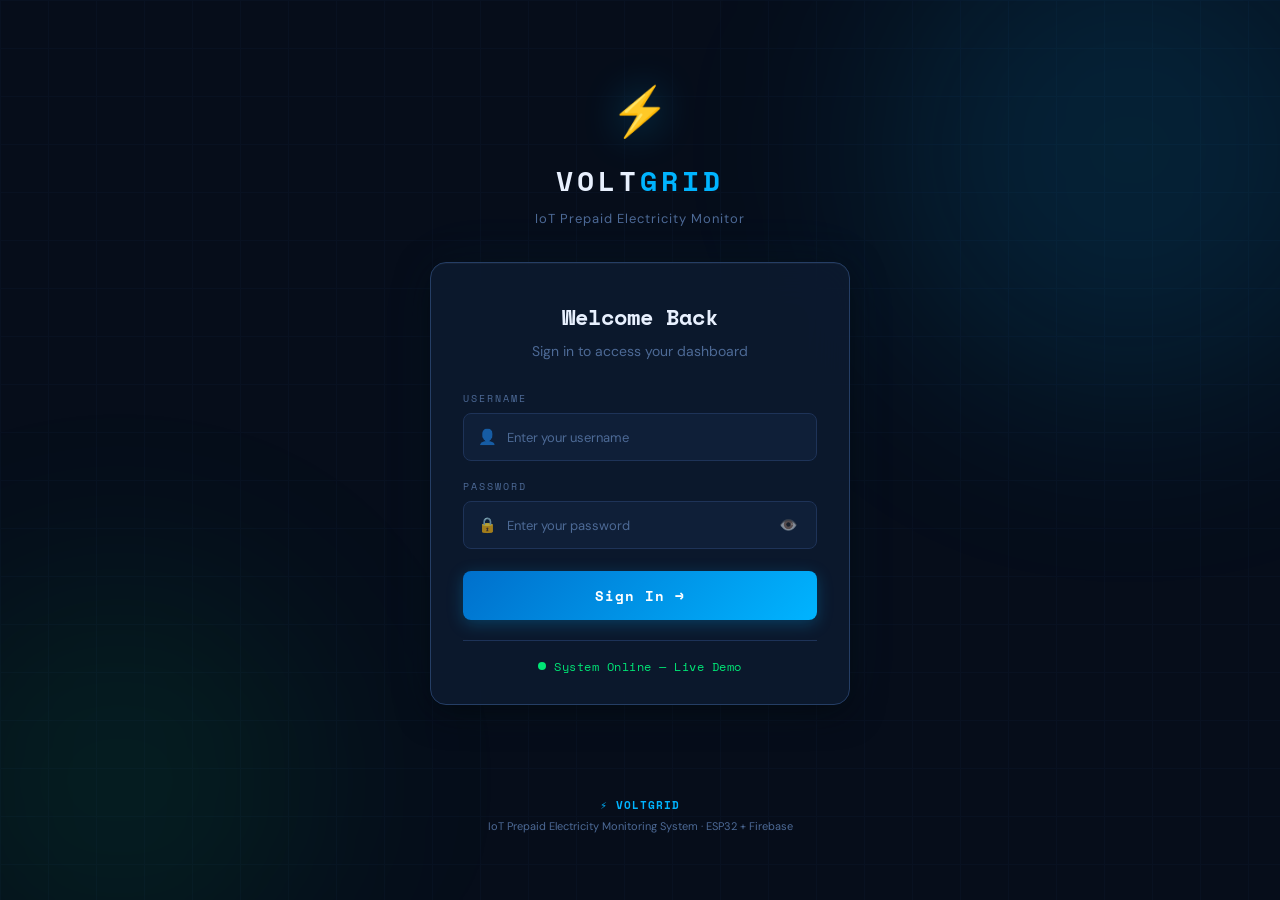
==== commit fd9564f7: "No login info" ====
--- a/public/index.html
+++ b/public/index.html
@@ -45,14 +45,8 @@
           <label for="login-username" class="form-label">USERNAME</label>
           <div class="form-input-wrap">
             <span class="form-input-icon">👤</span>
-            <input
-              type="text"
-              id="login-username"
-              class="form-input"
-              placeholder="Enter your username"
-              autocomplete="username"
-              required
-            />
+            <input type="text" id="login-username" class="form-input" placeholder="Enter your username"
+              autocomplete="username" required />
           </div>
         </div>
 
@@ -60,14 +54,8 @@
           <label for="login-password" class="form-label">PASSWORD</label>
           <div class="form-input-wrap">
             <span class="form-input-icon">🔒</span>
-            <input
-              type="password"
-              id="login-password"
-              class="form-input"
-              placeholder="Enter your password"
-              autocomplete="current-password"
-              required
-            />
+            <input type="password" id="login-password" class="form-input" placeholder="Enter your password"
+              autocomplete="current-password" required />
             <button type="button" class="password-toggle" id="password-toggle" aria-label="Toggle password visibility">
               <span id="eye-icon">👁️</span>
             </button>
@@ -88,31 +76,15 @@
       </div>
     </div>
 
-    <!-- ── DEMO HINT ── -->
-    <div class="login-hint">
-      <div class="hint-label">DEMO ACCOUNTS</div>
-      <div class="hint-accounts">
-        <div class="hint-account">
-          <span class="hint-role admin-role">Admin</span>
-          <code>admin</code> / <code>admin123</code>
-        </div>
-        <div class="hint-account">
-          <span class="hint-role user-role">Room 1</span>
-          <code>room1</code> / <code>room1pass</code>
-        </div>
-        <div class="hint-account">
-          <span class="hint-role user-role">Room 2</span>
-          <code>room2</code> / <code>room2pass</code>
-        </div>
-      </div>
-    </div>
+
 
   </main>
 
   <!-- ── FOOTER ── -->
   <footer class="login-footer">
     <div class="footer-logo">⚡ VOLTGRID</div>
-    <div class="footer-text">IoT Prepaid Electricity Monitoring System · ESP32 + Firebase · Engineering Project Demo</div>
+    <div class="footer-text">IoT Prepaid Electricity Monitoring System · ESP32 + Firebase
+    </div>
   </footer>
 
   <script src="js/auth.js"></script>
--- a/public/css/styles.css
+++ b/public/css/styles.css
@@ -1332,9 +1332,9 @@
   display: flex;
   flex-direction: column;
   align-items: center;
-  justify-content: center;
   position: relative;
-  overflow: hidden;
+  overflow-y: auto;
+  overflow-x: hidden;
   padding: 40px 20px;
 }
 
@@ -1389,6 +1389,7 @@
 
 /* ── Login Container ── */
 .login-container {
+  margin: auto;
   position: relative;
   z-index: 1;
   display: flex;
@@ -1397,8 +1398,6 @@
   gap: 28px;
   width: 100%;
   max-width: 420px;
-  flex: 1;
-  justify-content: center;
 }
 
 /* ── Brand ── */
@@ -1672,71 +1671,7 @@
   letter-spacing: 0.5px;
 }
 
-/* ── Demo Hint ── */
-.login-hint {
-  width: 100%;
-  background: rgba(14, 28, 51, 0.5);
-  border: 1px solid var(--border);
-  border-radius: var(--radius-lg);
-  padding: 18px 22px;
-}
-
-.hint-label {
-  font-family: var(--mono);
-  font-size: 9px;
-  letter-spacing: 2px;
-  color: var(--text3);
-  text-transform: uppercase;
-  margin-bottom: 12px;
-  text-align: center;
-}
-
-.hint-accounts {
-  display: flex;
-  flex-direction: column;
-  gap: 8px;
-}
-
-.hint-account {
-  display: flex;
-  align-items: center;
-  gap: 10px;
-  font-size: 12px;
-  color: var(--text2);
-  font-family: var(--mono);
-}
-
-.hint-account code {
-  background: var(--bg3);
-  padding: 2px 7px;
-  border-radius: 4px;
-  font-size: 11px;
-  color: var(--text);
-  border: 1px solid var(--border);
-}
-
-.hint-role {
-  display: inline-block;
-  padding: 2px 8px;
-  border-radius: 4px;
-  font-size: 10px;
-  font-weight: 700;
-  letter-spacing: 1px;
-  min-width: 54px;
-  text-align: center;
-}
-
-.admin-role {
-  background: rgba(0, 180, 255, 0.15);
-  color: var(--accent);
-  border: 1px solid rgba(0, 180, 255, 0.3);
-}
-
-.user-role {
-  background: rgba(0, 230, 118, 0.12);
-  color: var(--green);
-  border: 1px solid rgba(0, 230, 118, 0.25);
-}
+
 
 /* ── Login Footer ── */
 .login-footer {
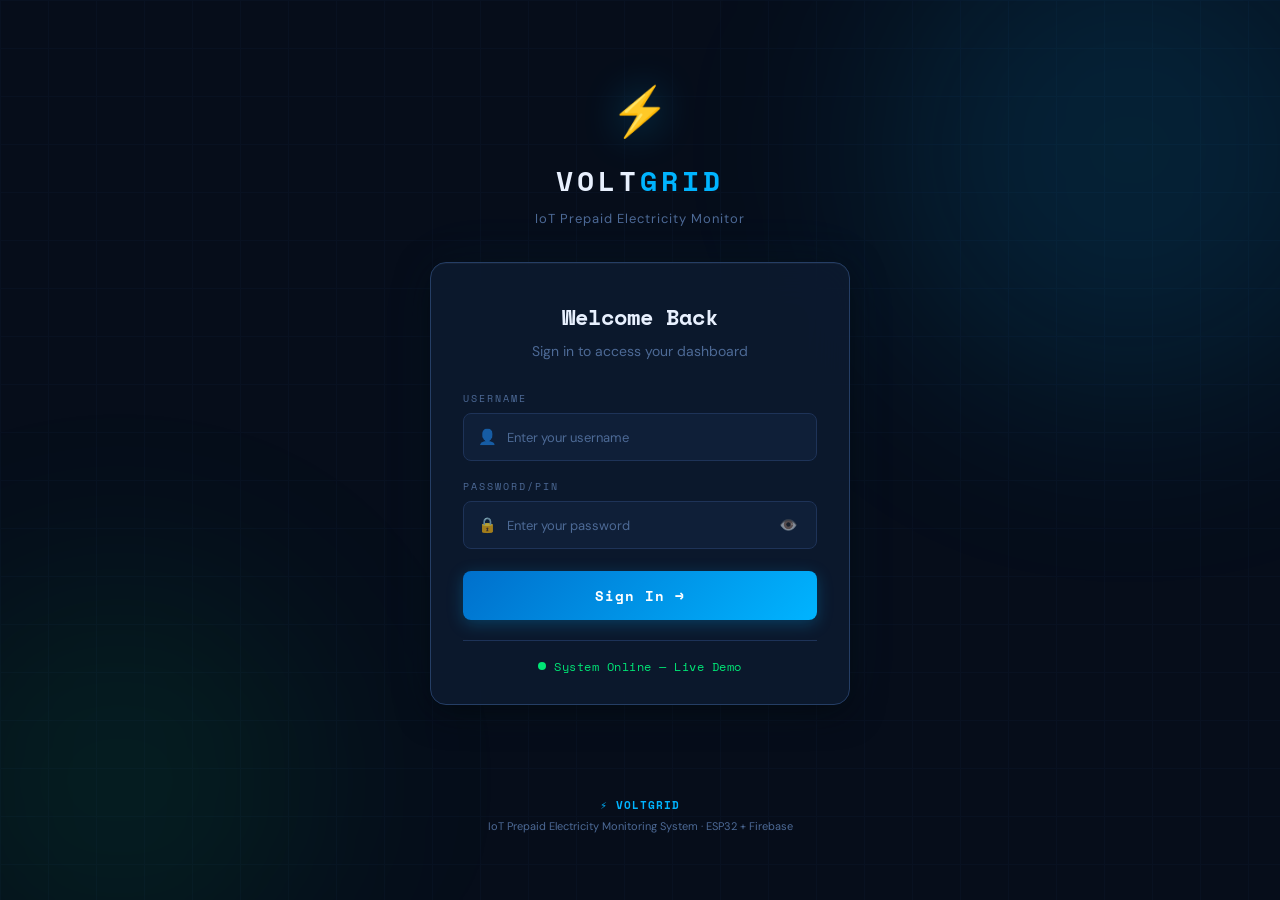
==== commit 832ff0e1: "Password to PIN" ====
--- a/public/index.html
+++ b/public/index.html
@@ -51,7 +51,7 @@
         </div>
 
         <div class="form-group">
-          <label for="login-password" class="form-label">PASSWORD</label>
+          <label for="login-password" class="form-label">PASSWORD/PIN</label>
           <div class="form-input-wrap">
             <span class="form-input-icon">🔒</span>
             <input type="password" id="login-password" class="form-input" placeholder="Enter your password"
@@ -89,8 +89,11 @@
 
   <script src="js/auth.js"></script>
   <script>
-    // If already logged in, redirect to appropriate dashboard
-    VoltAuth.redirectIfLoggedIn();
+    // Initialize user database (hashes default passwords on first run)
+    VoltAuth.initUsers().then(() => {
+      // If already logged in, redirect to appropriate dashboard
+      VoltAuth.redirectIfLoggedIn();
+    });
 
     // ── Login Form Handler ──
     const form = document.getElementById('login-form');
@@ -119,9 +122,9 @@
       btn.classList.add('loading');
       btn.disabled = true;
 
-      // Simulate slight delay for UX
-      setTimeout(() => {
-        const result = VoltAuth.login(username, password);
+      // Small delay for UX, then async login
+      setTimeout(async () => {
+        const result = await VoltAuth.login(username, password);
 
         if (result.success) {
           btn.classList.remove('loading');
--- a/public/css/styles.css
+++ b/public/css/styles.css
@@ -1378,13 +1378,27 @@
 }
 
 @keyframes floatGlow1 {
-  0%, 100% { transform: translate(0, 0); }
-  50% { transform: translate(-40px, 40px); }
+
+  0%,
+  100% {
+    transform: translate(0, 0);
+  }
+
+  50% {
+    transform: translate(-40px, 40px);
+  }
 }
 
 @keyframes floatGlow2 {
-  0%, 100% { transform: translate(0, 0); }
-  50% { transform: translate(30px, -30px); }
+
+  0%,
+  100% {
+    transform: translate(0, 0);
+  }
+
+  50% {
+    transform: translate(30px, -30px);
+  }
 }
 
 /* ── Login Container ── */
@@ -1455,11 +1469,27 @@
 }
 
 @keyframes shakeCard {
-  0%, 100% { transform: translateX(0); }
-  20% { transform: translateX(-10px); }
-  40% { transform: translateX(10px); }
-  60% { transform: translateX(-6px); }
-  80% { transform: translateX(6px); }
+
+  0%,
+  100% {
+    transform: translateX(0);
+  }
+
+  20% {
+    transform: translateX(-10px);
+  }
+
+  40% {
+    transform: translateX(10px);
+  }
+
+  60% {
+    transform: translateX(-6px);
+  }
+
+  80% {
+    transform: translateX(6px);
+  }
 }
 
 /* ── Card Header ── */
@@ -1623,7 +1653,7 @@
   display: inline-block;
   width: 14px;
   height: 14px;
-  border: 2px solid rgba(255,255,255,0.3);
+  border: 2px solid rgba(255, 255, 255, 0.3);
   border-top-color: #fff;
   border-radius: 50%;
   animation: spin 0.6s linear infinite;
@@ -1641,7 +1671,9 @@
 }
 
 @keyframes spin {
-  to { transform: rotate(360deg); }
+  to {
+    transform: rotate(360deg);
+  }
 }
 
 .login-btn-arrow {
@@ -1813,4 +1845,456 @@
   .nav-user-info {
     display: none;
   }
+}
+
+
+/* ═══════════════════════════════════════════════════
+   ADMIN PANEL
+═══════════════════════════════════════════════════ */
+
+.admin-panel {
+  display: flex;
+  flex-direction: column;
+  gap: 16px;
+  margin-bottom: 32px;
+}
+
+.admin-card {
+  background: var(--surface);
+  border: 1px solid var(--border);
+  border-radius: var(--radius-lg);
+  padding: 0;
+  overflow: hidden;
+}
+
+.admin-card-header {
+  display: flex;
+  align-items: center;
+  justify-content: space-between;
+  gap: 16px;
+  flex-wrap: wrap;
+  padding: 18px 22px;
+  border-bottom: 1px solid var(--border);
+  background: var(--bg3);
+}
+
+.admin-card-title {
+  font-family: var(--mono);
+  font-size: 13px;
+  font-weight: 700;
+  color: var(--text);
+  letter-spacing: 0.5px;
+  display: flex;
+  align-items: center;
+  gap: 8px;
+}
+
+.admin-card-icon {
+  font-size: 16px;
+}
+
+/* ── Admin Action Buttons ── */
+.admin-action-btn {
+  display: inline-flex;
+  align-items: center;
+  gap: 8px;
+  padding: 7px 16px;
+  border-radius: 6px;
+  font-family: var(--mono);
+  font-size: 11px;
+  font-weight: 700;
+  letter-spacing: 0.5px;
+  border: 1px solid var(--border2);
+  background: var(--surface2);
+  color: var(--text2);
+  cursor: pointer;
+  transition: all 0.2s;
+}
+
+.admin-action-btn:hover:not(:disabled) {
+  border-color: var(--accent);
+  color: var(--text);
+  background: var(--bg3);
+}
+
+.admin-action-btn.accent {
+  background: rgba(0, 180, 255, 0.1);
+  border-color: rgba(0, 180, 255, 0.25);
+  color: var(--accent);
+}
+
+.admin-action-btn.accent:hover {
+  background: rgba(0, 180, 255, 0.2);
+  border-color: var(--accent);
+  box-shadow: 0 0 12px rgba(0, 180, 255, 0.15);
+}
+
+.admin-action-btn.danger {
+  background: rgba(255, 61, 61, 0.08);
+  border-color: rgba(255, 61, 61, 0.2);
+  color: var(--red);
+}
+
+.admin-action-btn.danger:hover {
+  background: rgba(255, 61, 61, 0.15);
+  border-color: var(--red);
+  box-shadow: 0 0 12px rgba(255, 61, 61, 0.15);
+}
+
+.admin-action-btn.coming-soon {
+  opacity: 0.5;
+  cursor: not-allowed;
+}
+
+.coming-soon-badge {
+  display: inline-block;
+  padding: 2px 6px;
+  border-radius: 4px;
+  font-size: 8px;
+  font-weight: 700;
+  letter-spacing: 1px;
+  text-transform: uppercase;
+  background: rgba(255, 193, 7, 0.15);
+  color: var(--yellow);
+  border: 1px solid rgba(255, 193, 7, 0.3);
+}
+
+/* ── Admin Table ── */
+.admin-table-wrap {
+  overflow-x: auto;
+}
+
+.admin-table {
+  width: 100%;
+  border-collapse: collapse;
+  font-size: 13px;
+}
+
+.admin-table th {
+  background: var(--bg3);
+  color: var(--text3);
+  font-family: var(--mono);
+  font-size: 10px;
+  letter-spacing: 1.5px;
+  text-transform: uppercase;
+  padding: 10px 20px;
+  text-align: left;
+  border-bottom: 1px solid var(--border);
+}
+
+.admin-table td {
+  padding: 14px 20px;
+  border-bottom: 1px solid var(--border);
+  color: var(--text);
+  vertical-align: middle;
+}
+
+.admin-table tr:last-child td {
+  border-bottom: none;
+}
+
+.admin-table tr:hover td {
+  background: rgba(0, 180, 255, 0.03);
+}
+
+.room-badge {
+  display: inline-block;
+  padding: 3px 10px;
+  border-radius: 5px;
+  font-family: var(--mono);
+  font-size: 11px;
+  font-weight: 700;
+  background: rgba(0, 180, 255, 0.1);
+  color: var(--accent);
+  border: 1px solid rgba(0, 180, 255, 0.2);
+  letter-spacing: 0.5px;
+}
+
+.username-code {
+  font-family: var(--mono);
+  font-size: 12px;
+  background: var(--bg3);
+  padding: 3px 8px;
+  border-radius: 4px;
+  border: 1px solid var(--border);
+  color: var(--text);
+}
+
+.table-action-btn {
+  display: inline-flex;
+  align-items: center;
+  gap: 5px;
+  padding: 5px 12px;
+  border-radius: 5px;
+  font-family: var(--mono);
+  font-size: 10px;
+  font-weight: 700;
+  letter-spacing: 0.5px;
+  background: rgba(0, 230, 118, 0.08);
+  border: 1px solid rgba(0, 230, 118, 0.2);
+  color: var(--green);
+  cursor: pointer;
+  transition: all 0.2s;
+}
+
+.table-action-btn:hover {
+  background: rgba(0, 230, 118, 0.15);
+  border-color: var(--green);
+  box-shadow: 0 0 10px rgba(0, 230, 118, 0.12);
+}
+
+.table-action-btn.danger {
+  background: rgba(255, 61, 61, 0.08);
+  border-color: rgba(255, 61, 61, 0.2);
+  color: var(--red);
+}
+
+.table-action-btn.danger:hover {
+  background: rgba(255, 61, 61, 0.15);
+  border-color: var(--red);
+  box-shadow: 0 0 10px rgba(255, 61, 61, 0.12);
+}
+
+/* ── Admin Security Rows ── */
+.admin-security-row {
+  display: flex;
+  align-items: center;
+  justify-content: space-between;
+  gap: 16px;
+  padding: 16px 22px;
+  border-bottom: 1px solid var(--border);
+}
+
+.admin-security-row:last-child {
+  border-bottom: none;
+}
+
+.admin-security-info {
+  flex: 1;
+}
+
+.admin-security-label {
+  font-family: var(--mono);
+  font-size: 13px;
+  font-weight: 600;
+  color: var(--text);
+  margin-bottom: 2px;
+}
+
+.admin-security-desc {
+  font-size: 12px;
+  color: var(--text3);
+}
+
+
+/* ═══════════════════════════════════════════════════
+   MODALS
+═══════════════════════════════════════════════════ */
+
+.modal-overlay {
+  position: fixed;
+  inset: 0;
+  z-index: 1000;
+  background: rgba(6, 13, 26, 0.85);
+  backdrop-filter: blur(8px);
+  -webkit-backdrop-filter: blur(8px);
+  display: flex;
+  align-items: center;
+  justify-content: center;
+  padding: 24px;
+  opacity: 0;
+  visibility: hidden;
+  transition: opacity 0.25s, visibility 0.25s;
+}
+
+.modal-overlay.active {
+  opacity: 1;
+  visibility: visible;
+}
+
+.modal-card {
+  width: 100%;
+  max-width: 440px;
+  background: var(--surface);
+  border: 1px solid var(--border2);
+  border-radius: 16px;
+  box-shadow:
+    0 16px 48px rgba(0, 0, 0, 0.6),
+    0 0 80px rgba(0, 180, 255, 0.06);
+  transform: translateY(20px) scale(0.97);
+  transition: transform 0.25s ease;
+  overflow: hidden;
+}
+
+.modal-overlay.active .modal-card {
+  transform: translateY(0) scale(1);
+}
+
+.modal-header {
+  display: flex;
+  align-items: center;
+  justify-content: space-between;
+  padding: 20px 24px;
+  border-bottom: 1px solid var(--border);
+  background: var(--bg3);
+}
+
+.modal-title {
+  font-family: var(--mono);
+  font-size: 15px;
+  font-weight: 700;
+  color: var(--text);
+  display: flex;
+  align-items: center;
+  gap: 8px;
+}
+
+.modal-close {
+  width: 32px;
+  height: 32px;
+  display: flex;
+  align-items: center;
+  justify-content: center;
+  background: var(--surface);
+  border: 1px solid var(--border);
+  border-radius: 6px;
+  color: var(--text3);
+  font-size: 14px;
+  cursor: pointer;
+  transition: all 0.2s;
+}
+
+.modal-close:hover {
+  color: var(--red);
+  border-color: var(--red);
+  background: rgba(255, 61, 61, 0.08);
+}
+
+.modal-body {
+  padding: 24px;
+  display: flex;
+  flex-direction: column;
+  gap: 16px;
+}
+
+.modal-info {
+  font-family: var(--mono);
+  font-size: 12px;
+  color: var(--accent);
+  background: rgba(0, 180, 255, 0.08);
+  border: 1px solid rgba(0, 180, 255, 0.15);
+  border-radius: 6px;
+  padding: 10px 14px;
+  letter-spacing: 0.5px;
+}
+
+.modal-error {
+  font-size: 13px;
+  color: var(--red);
+  background: var(--red-dim);
+  border: 1px solid var(--red);
+  border-radius: var(--radius);
+  padding: 10px 14px;
+  text-align: center;
+  display: none;
+}
+
+.modal-error.visible {
+  display: block;
+  animation: slideIn 0.3s ease;
+}
+
+.modal-success {
+  font-size: 13px;
+  color: var(--green);
+  background: var(--green-dim);
+  border: 1px solid var(--green);
+  border-radius: var(--radius);
+  padding: 10px 14px;
+  text-align: center;
+  display: none;
+}
+
+.modal-success.visible {
+  display: block;
+  animation: slideIn 0.3s ease;
+}
+
+.modal-actions {
+  display: flex;
+  gap: 10px;
+  justify-content: flex-end;
+  margin-top: 8px;
+}
+
+.modal-btn {
+  padding: 10px 22px;
+  border-radius: 6px;
+  font-family: var(--mono);
+  font-size: 12px;
+  font-weight: 700;
+  letter-spacing: 0.5px;
+  border: none;
+  cursor: pointer;
+  transition: all 0.2s;
+}
+
+.modal-btn.cancel {
+  background: var(--bg3);
+  border: 1px solid var(--border2);
+  color: var(--text2);
+}
+
+.modal-btn.cancel:hover {
+  border-color: var(--text3);
+  color: var(--text);
+}
+
+.modal-btn.primary {
+  background: linear-gradient(135deg, var(--accent2), var(--accent));
+  color: #fff;
+  box-shadow: 0 2px 10px rgba(0, 180, 255, 0.25);
+}
+
+.modal-btn.primary:hover {
+  box-shadow: 0 4px 16px rgba(0, 180, 255, 0.35);
+  transform: translateY(-1px);
+}
+
+/* ── Responsive Admin Panel ── */
+@media (max-width: 640px) {
+  .admin-card-header {
+    flex-direction: column;
+    align-items: flex-start;
+    gap: 10px;
+  }
+
+  .admin-security-row {
+    flex-direction: column;
+    align-items: flex-start;
+    gap: 10px;
+  }
+
+  .admin-table th,
+  .admin-table td {
+    padding: 10px 12px;
+    font-size: 11px;
+  }
+
+  .modal-card {
+    max-width: 100%;
+  }
+
+  .modal-body {
+    padding: 18px;
+  }
+
+  .modal-actions {
+    flex-direction: column;
+  }
+
+  .modal-btn {
+    width: 100%;
+    text-align: center;
+  }
 }
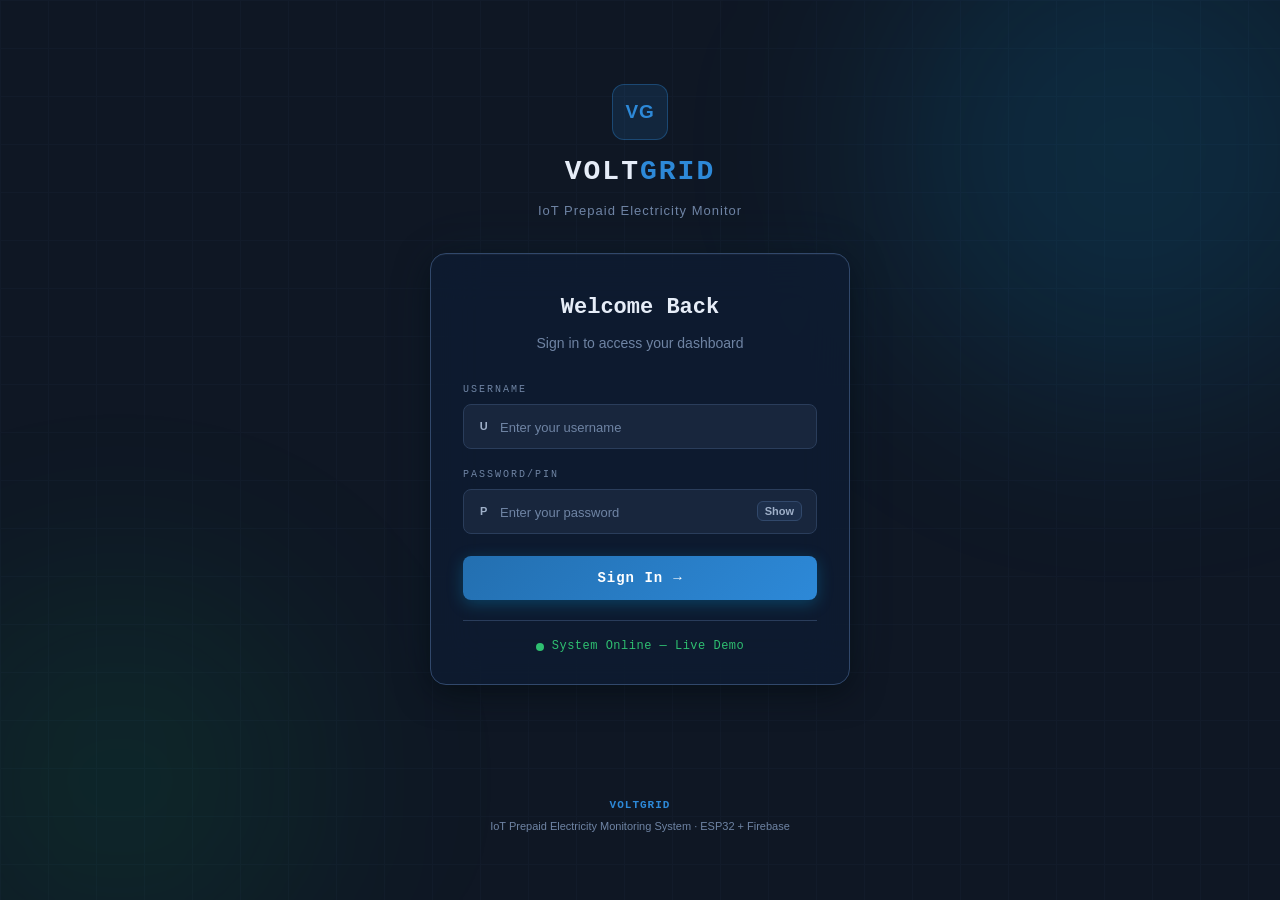
==== commit 44f00846: "UI fix 1.0.1" ====
--- a/public/index.html
+++ b/public/index.html
@@ -6,11 +6,7 @@
   <meta name="viewport" content="width=device-width, initial-scale=1.0" />
   <title>VoltGrid — Sign In</title>
   <meta name="description" content="Sign in to VoltGrid IoT Prepaid Electricity Monitoring System dashboard." />
-  <link rel="preconnect" href="https://fonts.googleapis.com">
-  <link
-    href="https://fonts.googleapis.com/css2?family=Space+Mono:wght@400;700&family=DM+Sans:wght@300;400;500;600&display=swap"
-    rel="stylesheet">
-  <link rel="stylesheet" href="css/styles.css" />
+  <link rel="stylesheet" href="css/styles.css"/>
 </head>
 
 <body class="login-page">
@@ -25,7 +21,7 @@
 
     <!-- ── BRAND ── -->
     <div class="login-brand">
-      <div class="login-logo-icon">⚡</div>
+      <div class="login-logo-icon">VG</div>
       <div class="login-logo-text">VOLT<span class="logo-accent">GRID</span></div>
       <div class="login-tagline">IoT Prepaid Electricity Monitor</div>
     </div>
@@ -44,7 +40,7 @@
         <div class="form-group">
           <label for="login-username" class="form-label">USERNAME</label>
           <div class="form-input-wrap">
-            <span class="form-input-icon">👤</span>
+            <span class="form-input-icon">U</span>
             <input type="text" id="login-username" class="form-input" placeholder="Enter your username"
               autocomplete="username" required />
           </div>
@@ -53,11 +49,11 @@
         <div class="form-group">
           <label for="login-password" class="form-label">PASSWORD/PIN</label>
           <div class="form-input-wrap">
-            <span class="form-input-icon">🔒</span>
+            <span class="form-input-icon">P</span>
             <input type="password" id="login-password" class="form-input" placeholder="Enter your password"
               autocomplete="current-password" required />
             <button type="button" class="password-toggle" id="password-toggle" aria-label="Toggle password visibility">
-              <span id="eye-icon">👁️</span>
+              <span id="eye-icon">Show</span>
             </button>
           </div>
         </div>
@@ -82,7 +78,7 @@
 
   <!-- ── FOOTER ── -->
   <footer class="login-footer">
-    <div class="footer-logo">⚡ VOLTGRID</div>
+    <div class="footer-logo">VOLTGRID</div>
     <div class="footer-text">IoT Prepaid Electricity Monitoring System · ESP32 + Firebase
     </div>
   </footer>
@@ -107,7 +103,7 @@
     passwordToggle.addEventListener('click', () => {
       const isPassword = passwordInput.type === 'password';
       passwordInput.type = isPassword ? 'text' : 'password';
-      eyeIcon.textContent = isPassword ? '🙈' : '👁️';
+      eyeIcon.textContent = isPassword ? 'Hide' : 'Show';
     });
 
     form.addEventListener('submit', (e) => {
@@ -130,7 +126,7 @@
           btn.classList.remove('loading');
           btn.classList.add('success');
           document.querySelector('.login-btn-text').textContent = 'Success!';
-          document.querySelector('.login-btn-arrow').textContent = '✓';
+          document.querySelector('.login-btn-arrow').textContent = 'Done';
 
           // Redirect after brief success animation
           setTimeout(() => {
@@ -157,4 +153,4 @@
   </script>
 </body>
 
-</html>+</html>
--- a/public/css/styles.css
+++ b/public/css/styles.css
@@ -5,37 +5,37 @@
 
 /* ── CSS Variables ── */
 :root {
-  --bg: #060d1a;
-  --bg2: #0a1628;
-  --bg3: #0f1f38;
-  --surface: #0e1c33;
-  --surface2: #152845;
-  --border: #1e3358;
-  --border2: #253e65;
-
-  --text: #e8f0fe;
-  --text2: #8ba3c7;
-  --text3: #4d6a96;
-
-  --green: #00e676;
-  --green-dim: #00e67622;
-  --red: #ff3d3d;
-  --red-dim: #ff3d3d22;
-  --yellow: #ffc107;
-  --yellow-dim: #ffc10722;
-  --blue: #4fc3f7;
-  --blue-dim: #4fc3f722;
-  --accent: #00b4ff;
-  --accent2: #0070cc;
-
-  --mono: 'Space Mono', monospace;
-  --sans: 'DM Sans', sans-serif;
+  --bg: #0f1724;
+  --bg2: #121d2f;
+  --bg3: #18263d;
+  --surface: #16253b;
+  --surface2: #1d2f4b;
+  --border: #2a3d5b;
+  --border2: #31486b;
+
+  --text: #e6edf8;
+  --text2: #9fb0c9;
+  --text3: #6f84a4;
+
+  --green: #2fbf71;
+  --green-dim: #2fbf7122;
+  --red: #d94b4b;
+  --red-dim: #d94b4b22;
+  --yellow: #d9a441;
+  --yellow-dim: #d9a44122;
+  --blue: #5aa9e6;
+  --blue-dim: #5aa9e622;
+  --accent: #2d89d8;
+  --accent2: #236fb0;
+
+  --mono: "Lucida Console", "Courier New", monospace;
+  --sans: "Calibri", "Trebuchet MS", "Segoe UI", Arial, sans-serif;
 
   --radius: 8px;
   --radius-lg: 14px;
-  --shadow: 0 4px 24px rgba(0, 0, 0, 0.4);
-  --glow-green: 0 0 12px rgba(0, 230, 118, 0.35);
-  --glow-blue: 0 0 16px rgba(0, 180, 255, 0.25);
+  --shadow: 0 10px 24px rgba(1, 8, 20, 0.3);
+  --glow-green: 0 0 10px rgba(47, 191, 113, 0.25);
+  --glow-blue: 0 0 12px rgba(45, 137, 216, 0.2);
 }
 
 /* ── Reset ── */
@@ -58,6 +58,10 @@
   font-size: 15px;
   line-height: 1.6;
   min-height: 100vh;
+}
+
+body.modal-open {
+  overflow: hidden;
 }
 
 a {
@@ -100,11 +104,22 @@
   font-family: var(--mono);
   font-weight: 700;
   font-size: 15px;
-  letter-spacing: 2px;
+  letter-spacing: 1px;
 }
 
 .logo-icon {
-  font-size: 18px;
+  width: 24px;
+  height: 24px;
+  border-radius: 6px;
+  border: 1px solid rgba(45, 137, 216, 0.35);
+  background: rgba(45, 137, 216, 0.14);
+  color: var(--accent);
+  display: inline-flex;
+  align-items: center;
+  justify-content: center;
+  font-size: 10px;
+  font-weight: 700;
+  letter-spacing: 0.6px;
 }
 
 .logo-accent {
@@ -762,7 +777,7 @@
 .dash-section-label {
   font-family: var(--mono);
   font-size: 11px;
-  letter-spacing: 2px;
+  letter-spacing: 1.2px;
   color: var(--accent);
   text-transform: uppercase;
   margin: 32px 0 12px;
@@ -951,6 +966,94 @@
   margin-top: 4px;
 }
 
+/* ── SOURCE CONTROLS ── */
+.source-control-btns {
+  display: flex;
+  gap: 8px;
+  margin-top: 16px;
+  padding-top: 16px;
+  border-top: 1px solid var(--border);
+}
+
+.src-btn {
+  flex: 1;
+  background: var(--bg3);
+  border: 1px solid var(--border);
+  color: var(--text3);
+  padding: 8px;
+  border-radius: var(--radius);
+  font-family: var(--mono);
+  font-size: 10px;
+  font-weight: 700;
+  cursor: pointer;
+  transition: all 0.2s;
+  text-transform: uppercase;
+  letter-spacing: 1px;
+  text-align: center;
+  user-select: none;
+  outline: none;
+}
+
+.src-btn:hover {
+  border-color: var(--accent);
+  color: var(--text);
+}
+
+.src-btn.active-on {
+  background: rgba(0, 230, 118, 0.1);
+  border-color: var(--green);
+  color: var(--green);
+}
+
+.src-btn.active-off {
+  background: rgba(255, 82, 82, 0.1);
+  border-color: var(--red);
+  color: var(--red);
+}
+
+.source-metrics {
+  display: flex;
+  gap: 20px;
+  background: var(--bg2);
+  padding: 12px;
+  border-radius: var(--radius);
+  margin: 12px 0;
+  border: 1px solid var(--border2);
+}
+
+.sm-item {
+  display: flex;
+  flex-direction: column;
+  gap: 4px;
+}
+
+.sm-label {
+  font-family: var(--mono);
+  font-size: 8px;
+  color: var(--text3);
+  text-transform: uppercase;
+  letter-spacing: 1px;
+}
+
+.sm-val-wrap {
+  display: flex;
+  align-items: baseline;
+  gap: 2px;
+}
+
+.sm-val {
+  font-family: var(--mono);
+  font-size: 14px;
+  font-weight: 700;
+  color: var(--text);
+}
+
+.sm-unit {
+  font-family: var(--mono);
+  font-size: 9px;
+  color: var(--accent);
+}
+
 /* ── ROOM GRID ── */
 .room-grid {
   display: grid;
@@ -1080,10 +1183,11 @@
   background: var(--bg3);
   border: 1px solid var(--border);
   border-radius: var(--radius-lg);
-  height: 360px;
+  height: 100%;
   overflow: hidden;
   display: flex;
   flex-direction: column;
+  box-shadow: 0 0 12px rgba(0, 180, 255, 0.14);
 }
 
 .event-log {
@@ -1093,6 +1197,15 @@
   display: flex;
   flex-direction: column;
   gap: 6px;
+}
+
+.event-log-preview-wrap {
+  height: 320px;
+  margin-top: 2px;
+}
+
+.event-log-preview .event-item {
+  padding: 7px 9px;
 }
 
 .event-log::-webkit-scrollbar {
@@ -1114,6 +1227,7 @@
   border-left: 3px solid var(--border2);
   font-size: 12px;
   animation: slideIn 0.3s ease;
+  transition: border-color 0.2s, background 0.2s;
 }
 
 @keyframes slideIn {
@@ -1149,9 +1263,18 @@
 }
 
 .event-icon {
-  font-size: 14px;
+  min-width: 44px;
+  text-align: center;
+  padding: 2px 8px;
+  border: 1px solid var(--border2);
+  border-radius: 999px;
+  font-size: 9px;
+  font-weight: 700;
+  letter-spacing: 0.8px;
+  color: var(--text2);
+  text-transform: uppercase;
   flex-shrink: 0;
-  margin-top: 1px;
+  margin-top: 2px;
 }
 
 .event-body {
@@ -1168,6 +1291,100 @@
   font-size: 10px;
   color: var(--text3);
   margin-top: 2px;
+}
+
+.event-details { display: none; }
+
+.tx-log-toggle {
+  width: 100%;
+  text-align: left;
+  background: transparent;
+  border: 0;
+  padding: 0;
+  cursor: pointer;
+  transition: color 0.2s ease, text-shadow 0.2s ease, transform 0.2s ease;
+}
+
+.tx-log-toggle:hover {
+  color: var(--accent);
+  text-shadow: none;
+  transform: none;
+  animation: none;
+}
+
+@keyframes txLogGlowPulse {
+  0% {
+    text-shadow: 0 0 8px rgba(0, 180, 255, 0.5), 0 0 16px rgba(0, 180, 255, 0.25);
+  }
+  50% {
+    text-shadow: 0 0 16px rgba(0, 180, 255, 0.95), 0 0 30px rgba(0, 180, 255, 0.55);
+  }
+  100% {
+    text-shadow: 0 0 8px rgba(0, 180, 255, 0.5), 0 0 16px rgba(0, 180, 255, 0.25);
+  }
+}
+
+.tx-log-overlay {
+  position: fixed;
+  inset: 0;
+  background: rgba(3, 8, 16, 0.78);
+  backdrop-filter: blur(2px);
+  z-index: 1200;
+  opacity: 0;
+  visibility: hidden;
+  pointer-events: none;
+  transition: opacity 0.22s ease, visibility 0.22s ease;
+}
+
+.tx-log-overlay.open {
+  opacity: 1;
+  visibility: visible;
+  pointer-events: auto;
+}
+
+.tx-log-panel {
+  width: min(1020px, calc(100vw - 48px));
+  height: min(82vh, 760px);
+  margin: 56px auto;
+  background: var(--surface);
+  border: 1px solid var(--border);
+  border-radius: var(--radius-lg);
+  padding: 20px;
+  display: flex;
+  flex-direction: column;
+  gap: 14px;
+  transform: translateY(12px) scale(0.985);
+  transition: transform 0.24s ease;
+}
+
+.tx-log-overlay.open .tx-log-panel {
+  transform: translateY(0) scale(1);
+}
+
+.tx-log-header {
+  display: flex;
+  align-items: center;
+  justify-content: space-between;
+  gap: 12px;
+}
+
+.tx-log-close {
+  border: 1px solid var(--border2);
+  background: var(--bg2);
+  color: var(--text2);
+  width: 30px;
+  height: 30px;
+  border-radius: 6px;
+  font-family: var(--mono);
+  font-size: 16px;
+  line-height: 1;
+  cursor: pointer;
+  transition: all 0.2s;
+}
+
+.tx-log-close:hover {
+  border-color: var(--accent);
+  color: var(--accent);
 }
 
 /* ── CHARTS GRID ── */
@@ -1421,16 +1638,27 @@
 }
 
 .login-logo-icon {
-  font-size: 48px;
-  margin-bottom: 8px;
-  filter: drop-shadow(0 0 20px rgba(0, 180, 255, 0.4));
+  width: 56px;
+  height: 56px;
+  margin: 0 auto 10px;
+  border-radius: 12px;
+  border: 1px solid rgba(45, 137, 216, 0.35);
+  background: rgba(45, 137, 216, 0.14);
+  color: var(--accent);
+  display: flex;
+  align-items: center;
+  justify-content: center;
+  font-size: 19px;
+  font-weight: 700;
+  letter-spacing: 0.8px;
+  filter: none;
 }
 
 .login-logo-text {
   font-family: var(--mono);
   font-size: 28px;
   font-weight: 700;
-  letter-spacing: 4px;
+  letter-spacing: 2px;
   color: var(--text);
 }
 
@@ -1567,10 +1795,15 @@
 }
 
 .form-input-icon {
-  font-size: 15px;
+  min-width: 12px;
+  text-align: center;
+  font-size: 11px;
+  font-weight: 700;
+  letter-spacing: 0.5px;
   margin-right: 10px;
   flex-shrink: 0;
-  opacity: 0.7;
+  color: var(--text2);
+  opacity: 1;
 }
 
 .form-input {
@@ -1585,24 +1818,39 @@
   min-width: 0;
 }
 
+/* Autofill cleaning */
+.form-input:-webkit-autofill,
+.form-input:-webkit-autofill:hover,
+.form-input:-webkit-autofill:focus,
+.form-input:-webkit-autofill:active {
+  -webkit-box-shadow: 0 0 0 1000px var(--bg3) inset !important;
+  -webkit-text-fill-color: var(--text) !important;
+  transition: background-color 5000s ease-in-out 0s;
+  border-radius: var(--radius);
+}
+
 .form-input::placeholder {
   color: var(--text3);
   font-size: 13px;
 }
 
 .password-toggle {
-  background: none;
-  border: none;
+  background: var(--surface2);
+  border: 1px solid var(--border2);
+  border-radius: 6px;
   cursor: pointer;
-  font-size: 15px;
-  padding: 4px;
-  opacity: 0.5;
-  transition: opacity 0.2s;
+  color: var(--text2);
+  font-size: 11px;
+  font-weight: 600;
+  padding: 3px 7px;
+  opacity: 1;
+  transition: all 0.2s;
   flex-shrink: 0;
 }
 
 .password-toggle:hover {
-  opacity: 0.9;
+  color: var(--text);
+  border-color: var(--accent);
 }
 
 /* ── Login Button ── */
@@ -1743,7 +1991,7 @@
   font-family: var(--mono);
   font-size: 11px;
   font-weight: 700;
-  letter-spacing: 1px;
+  letter-spacing: 0.6px;
 }
 
 .admin-badge {
@@ -1759,7 +2007,12 @@
 }
 
 .role-icon {
-  font-size: 13px;
+  font-size: 10px;
+  font-weight: 700;
+  padding: 2px 6px;
+  border-radius: 4px;
+  border: 1px solid currentColor;
+  line-height: 1;
 }
 
 .nav-right-group {
@@ -1890,7 +2143,13 @@
 }
 
 .admin-card-icon {
-  font-size: 16px;
+  font-size: 9px;
+  font-weight: 700;
+  letter-spacing: 0.6px;
+  border: 1px solid var(--border2);
+  border-radius: 4px;
+  padding: 2px 5px;
+  color: var(--text2);
 }
 
 /* ── Admin Action Buttons ── */
@@ -1967,7 +2226,24 @@
 .admin-table {
   width: 100%;
   border-collapse: collapse;
+  table-layout: fixed;
   font-size: 13px;
+}
+
+.admin-col-room {
+  width: 14%;
+}
+
+.admin-col-name {
+  width: 18%;
+}
+
+.admin-col-main {
+  width: 34%;
+}
+
+.admin-col-actions {
+  width: 34%;
 }
 
 .admin-table th {
@@ -1989,6 +2265,10 @@
   vertical-align: middle;
 }
 
+.admin-table td:last-child {
+  white-space: nowrap;
+}
+
 .admin-table tr:last-child td {
   border-bottom: none;
 }
@@ -2035,6 +2315,24 @@
   color: var(--green);
   cursor: pointer;
   transition: all 0.2s;
+}
+
+.table-actions-group {
+  display: flex;
+  align-items: center;
+  gap: 8px;
+  flex-wrap: nowrap;
+}
+
+.credit-actions-group {
+  flex-wrap: wrap;
+}
+
+.credit-input {
+  width: 84px;
+  padding: 4px 8px;
+  font-size: 11px;
+  min-height: 28px;
 }
 
 .table-action-btn:hover {
@@ -2297,4 +2595,291 @@
     width: 100%;
     text-align: center;
   }
-}+}
+
+/* ── ROW DELETION ANIMATION ── */
+.row-deleting {
+  animation: rowCleanDelete 0.45s cubic-bezier(0.4, 0, 0.2, 1) forwards;
+  pointer-events: none;
+  background: rgba(255, 61, 61, 0.03) !important;
+}
+
+@keyframes rowCleanDelete {
+  0% {
+    opacity: 1;
+    transform: scale(1);
+    filter: blur(0);
+  }
+  100% {
+    opacity: 0;
+    transform: scale(0.97) translateY(-4px);
+    filter: blur(2px);
+  }
+}
+
+/* ── ROW ENTRANCE ANIMATION ── */
+.row-appearing {
+  animation: rowCleanAppear 0.6s cubic-bezier(0.16, 1, 0.3, 1) forwards;
+}
+
+@keyframes rowCleanAppear {
+  0% {
+    opacity: 0;
+    transform: scale(0.96) translateY(10px);
+    background: rgba(0, 180, 255, 0.1) !important;
+  }
+  100% {
+    opacity: 1;
+    transform: scale(1) translateY(0);
+    background: transparent;
+  }
+}
+
+/* ── SOURCE MONITORING GRID ── */
+.source-grid {
+  display: grid;
+  grid-template-columns: repeat(2, minmax(0, 1fr));
+  gap: 16px;
+  margin-bottom: 30px;
+}
+
+.source-card {
+  display: flex;
+  flex-direction: column;
+  padding: 18px;
+  background: var(--surface);
+  border: 1px solid var(--border);
+  border-radius: var(--radius-lg);
+  position: relative;
+  overflow: hidden;
+  gap: 12px;
+}
+
+.source-card::before {
+  content: '';
+  position: absolute;
+  top: 0;
+  left: 0;
+  right: 0;
+  height: 2px;
+  background: var(--accent);
+  opacity: 0.5;
+}
+
+.source-card.relay-on,
+.source-card.relay-off {
+  border-color: var(--accent);
+}
+
+.source-card.source-lit {
+  border-color: var(--accent);
+  box-shadow: 0 0 18px rgba(0, 180, 255, 0.18);
+}
+
+.source-card.source-dim {
+  opacity: 0.62;
+}
+
+.source-card.source-dim .source-key,
+.source-card.source-dim .source-value {
+  color: var(--text3);
+}
+
+.source-card.source-dim .source-bar-wrap {
+  opacity: 0.5;
+}
+
+.source-card.source-lit .source-key,
+.source-card.source-lit .source-value {
+  color: var(--text);
+}
+
+.source-card.source-lit .source-value-strong {
+  color: var(--accent);
+}
+
+.source-card.source-lit .source-bar-wrap {
+  box-shadow: 0 0 10px rgba(0, 180, 255, 0.14);
+}
+
+.source-card.source-lit::before {
+  animation: sourceGlowPulse 1.5s ease-in-out infinite;
+}
+
+@keyframes sourceGlowPulse {
+  0% {
+    opacity: 0.4;
+  }
+  50% {
+    opacity: 1;
+  }
+  100% {
+    opacity: 0.4;
+  }
+}
+
+.source-head {
+  display: flex;
+  justify-content: space-between;
+  align-items: flex-start;
+  gap: 10px;
+}
+
+.source-title-wrap {
+  display: flex;
+  flex-direction: column;
+  gap: 3px;
+}
+
+.source-title {
+  font-family: var(--mono);
+  font-size: 16px;
+  font-weight: 700;
+  letter-spacing: 0.6px;
+  text-transform: uppercase;
+}
+
+.source-subtitle {
+  font-family: var(--mono);
+  font-size: 10px;
+  color: var(--text3);
+}
+
+.source-state-badge {
+  display: inline-flex;
+  align-items: center;
+  justify-content: center;
+  min-width: 78px;
+  border-radius: 999px;
+  padding: 3px 10px;
+  font-family: var(--mono);
+  font-size: 10px;
+  font-weight: 700;
+  letter-spacing: 0.7px;
+  text-transform: uppercase;
+}
+
+.source-state-on {
+  border: 1px solid var(--green);
+  color: var(--green);
+  background: var(--green-dim);
+}
+
+.source-state-off {
+  border: 1px solid var(--red);
+  color: var(--red);
+  background: var(--red-dim);
+}
+
+.source-state-live {
+  border: 1px solid var(--accent);
+  color: var(--accent);
+  background: rgba(0, 180, 255, 0.12);
+}
+
+.source-body {
+  display: flex;
+  flex-direction: column;
+  gap: 10px;
+}
+
+.source-row {
+  display: flex;
+  justify-content: space-between;
+  align-items: center;
+}
+
+.source-key {
+  color: var(--text2);
+  font-size: 13px;
+}
+
+.source-value {
+  font-family: var(--mono);
+  font-size: 15px;
+  color: var(--text);
+  font-weight: 600;
+}
+
+.source-value-strong {
+  font-size: 15px;
+}
+
+.source-bar-wrap {
+  height: 5px;
+  background: var(--bg3);
+  border-radius: 6px;
+  overflow: hidden;
+}
+
+.source-bar {
+  height: 100%;
+  border-radius: 6px;
+  transition: width 0.4s ease;
+}
+
+.source-bar-solar {
+  background: linear-gradient(90deg, #f7b500, #ffd166);
+  width: 0;
+}
+
+.source-bar-grid {
+  background: linear-gradient(90deg, #00b4ff, #57d2ff);
+  width: 0;
+}
+
+@media (max-width: 768px) {
+  .source-grid {
+    grid-template-columns: 1fr;
+  }
+}
+
+/* ── ROOM ADMIN CONTROL ── */
+.room-admin-ctrl {
+  margin-top: 16px;
+  padding-top: 16px;
+  border-top: 1px solid var(--border);
+  display: flex;
+  justify-content: center;
+}
+
+.ctrl-btn {
+  width: 100%;
+  padding: 10px;
+  border-radius: var(--radius);
+  font-family: var(--mono);
+  font-size: 11px;
+  font-weight: 700;
+  letter-spacing: 1px;
+  border: 1px solid transparent;
+  cursor: pointer;
+  transition: all 0.2s;
+  display: flex;
+  align-items: center;
+  justify-content: center;
+  gap: 8px;
+}
+
+.ctrl-btn.on {
+  background: rgba(0, 230, 118, 0.1);
+  color: var(--green);
+  border-color: rgba(0, 230, 118, 0.3);
+}
+
+.ctrl-btn.on:hover {
+  background: rgba(0, 230, 118, 0.2);
+  border-color: var(--green);
+  box-shadow: 0 0 15px rgba(0, 230, 118, 0.15);
+}
+
+.ctrl-btn.off {
+  background: rgba(255, 61, 61, 0.1);
+  color: var(--red);
+  border-color: rgba(255, 61, 61, 0.3);
+}
+
+.ctrl-btn.off:hover {
+  background: rgba(255, 61, 61, 0.2);
+  border-color: var(--red);
+  box-shadow: 0 0 15px rgba(255, 61, 61, 0.15);
+}
